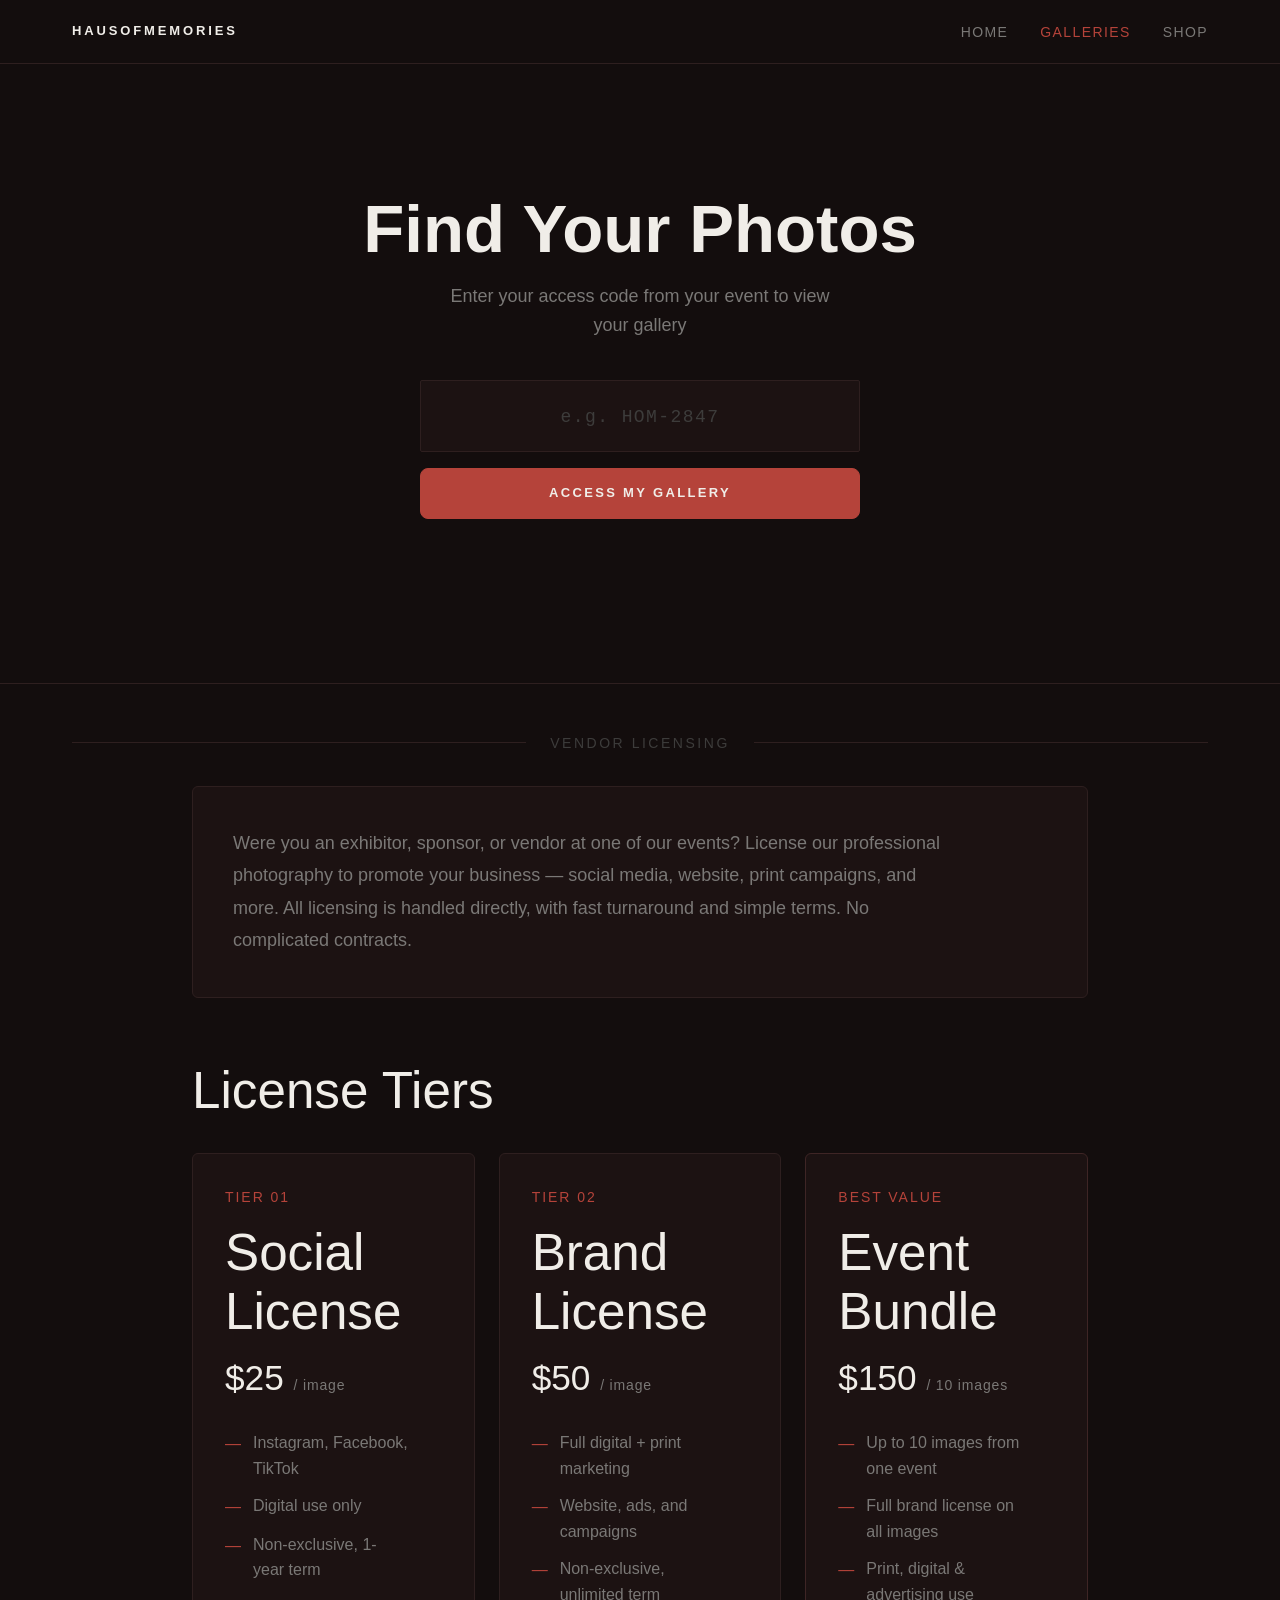
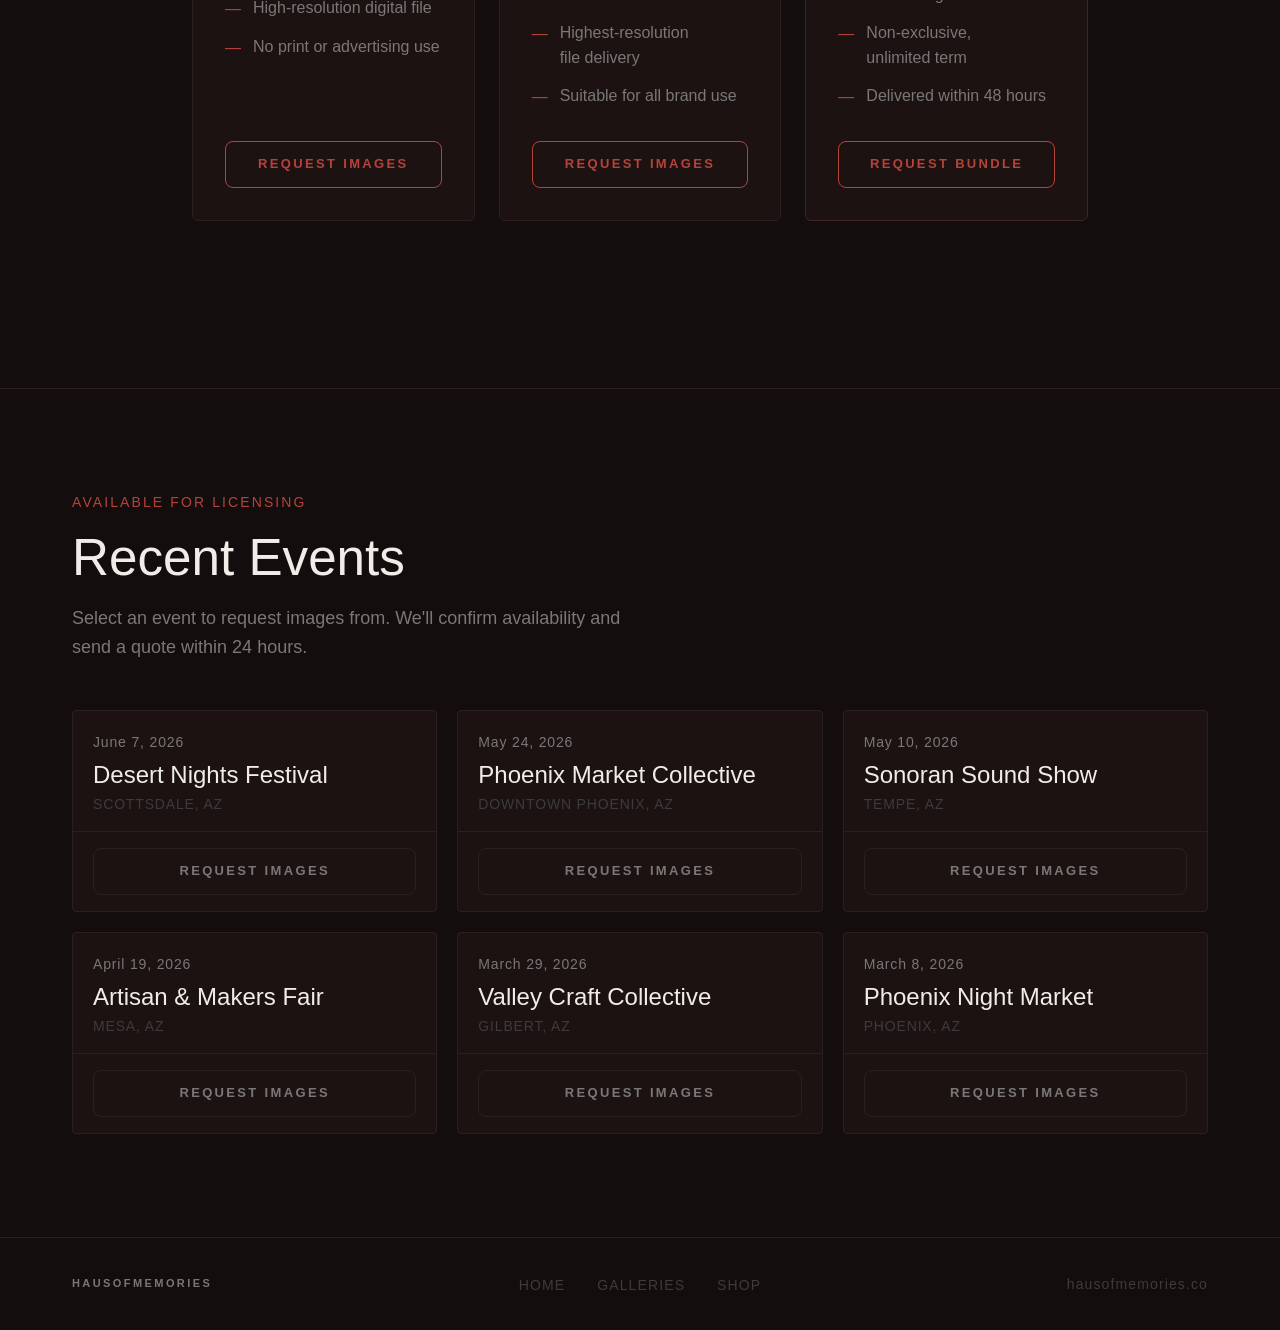
==== galleries.html @ 120c5e42 "Initial commit — Haus of Memories website" ====
<!DOCTYPE html>
<html lang="en">
<head>
  <meta charset="UTF-8" />
  <meta name="viewport" content="width=device-width, initial-scale=1.0" />
  <title>Galleries — Haus of Memories</title>
  <meta name="description" content="Find your event photos or license professional event photography for your brand." />

  <!-- Fonts: Clash Display (display) + Satoshi (body) from Fontshare -->
  <link href="https://api.fontshare.com/v2/css?f[]=clash-display@400,500,600,700&f[]=satoshi@400,500,700&display=swap" rel="stylesheet" />

  <link rel="stylesheet" href="base.css" />
  <link rel="stylesheet" href="style.css" />

  <style>
    /* ── Customer Gallery Finder ── */
    .gallery-finder {
      padding-block: clamp(var(--space-16), 10vw, var(--space-32));
      border-bottom: 1px solid var(--color-border);
      display: flex;
      align-items: center;
      min-height: 50vh;
    }

    .gallery-finder-inner {
      max-width: var(--content-narrow);
      margin: 0 auto;
      padding: 0 var(--space-8);
      text-align: center;
      width: 100%;
    }

    .finder-heading {
      font-family: var(--font-display);
      font-size: var(--text-3xl);
      font-weight: 600;
      color: var(--color-text);
      margin-bottom: var(--space-4);
      line-height: 1.1;
    }

    .finder-subheading {
      font-family: var(--font-body);
      font-size: var(--text-base);
      color: var(--color-text-muted);
      margin-bottom: var(--space-10);
      line-height: 1.6;
      max-width: 46ch;
      margin-left: auto;
      margin-right: auto;
    }

    .finder-form {
      display: flex;
      flex-direction: column;
      align-items: center;
      gap: var(--space-4);
    }

    .finder-input-wrap {
      width: 100%;
      max-width: 440px;
      position: relative;
    }

    .finder-input {
      width: 100%;
      padding: var(--space-4) var(--space-6);
      background: var(--color-surface);
      border: 1px solid var(--color-border);
      border-radius: var(--radius-sm);
      color: var(--color-text);
      font-family: var(--font-mono);
      font-size: var(--text-lg);
      letter-spacing: 0.1em;
      text-align: center;
      transition: border-color var(--transition);
    }

    .finder-input::placeholder {
      color: var(--color-text-faint);
      font-size: var(--text-base);
      letter-spacing: 0.08em;
    }

    .finder-input:focus {
      outline: none;
      border-color: var(--color-accent);
    }

    .finder-btn {
      padding: 14px var(--space-10);
      font-family: var(--font-display);
      font-size: 13px;
      font-weight: 600;
      letter-spacing: 0.18em;
      text-transform: uppercase;
      background: var(--color-accent);
      border: 1px solid var(--color-accent);
      color: var(--color-text);
      border-radius: 8px;
      cursor: pointer;
      transition: background var(--transition), border-color var(--transition);
      width: 100%;
      max-width: 440px;
      box-sizing: border-box;
      animation: glitch-btn 5.4s steps(1) infinite 2.8s;
    }

    .finder-btn:hover {
      background: var(--color-accent-hover);
      border-color: var(--color-accent-hover);
    }

    .finder-error {
      font-family: var(--font-body);
      font-size: var(--text-sm);
      color: var(--color-accent);
      opacity: 0;
      height: 20px;
      transition: opacity var(--transition);
    }

    .finder-error.show {
      opacity: 1;
    }

    /* ── Vendor Section Divider ── */
    .vendor-section-label {
      display: flex;
      align-items: center;
      gap: var(--space-6);
      padding: var(--space-12) var(--space-8) var(--space-8);
      max-width: var(--content-wide);
      margin: 0 auto;
    }

    .vendor-section-label::before,
    .vendor-section-label::after {
      content: '';
      flex: 1;
      height: 1px;
      background: var(--color-border);
    }

    .vendor-section-label-text {
      font-family: var(--font-body);
      font-size: var(--text-xs);
      font-weight: 500;
      letter-spacing: 0.18em;
      text-transform: uppercase;
      color: var(--color-text-faint);
      white-space: nowrap;
    }

    /* ── License Tier Cards ── */
    .license-grid {
      display: grid;
      grid-template-columns: repeat(3, 1fr);
      gap: var(--space-6);
      margin-bottom: var(--space-16);
    }

    @media (max-width: 900px) {
      .license-grid {
        grid-template-columns: 1fr;
      }
    }

    .license-card {
      background: var(--color-surface);
      border: 1px solid var(--color-border);
      border-radius: var(--radius-lg);
      padding: var(--space-8);
      position: relative;
      transition: border-color var(--transition);
      display: flex;
      flex-direction: column;
    }

    .license-card:hover {
      border-color: #3e2525;
    }

    .license-card--premium {
      border-color: #3e2525;
    }

    .license-tier-label {
      font-family: var(--font-body);
      font-size: var(--text-xs);
      font-weight: 500;
      letter-spacing: 0.14em;
      text-transform: uppercase;
      color: var(--color-accent);
      margin-bottom: var(--space-4);
    }

    .license-tier-name {
      font-family: var(--font-display);
      font-size: var(--text-2xl);
      font-weight: 500;
      color: var(--color-text);
      margin-bottom: var(--space-2);
    }

    .license-price {
      font-family: var(--font-display);
      font-size: var(--text-xl);
      color: var(--color-text);
      margin-bottom: var(--space-6);
    }

    .license-price span {
      font-family: var(--font-body);
      font-size: var(--text-xs);
      color: var(--color-text-muted);
      font-weight: 400;
      letter-spacing: 0.06em;
    }

    .license-features {
      list-style: none;
      display: flex;
      flex-direction: column;
      gap: var(--space-3);
      margin-bottom: var(--space-8);
      flex: 1;
    }

    .license-features li {
      font-family: var(--font-body);
      font-size: var(--text-sm);
      color: var(--color-text-muted);
      display: flex;
      align-items: flex-start;
      gap: var(--space-3);
    }

    .license-features li::before {
      content: '—';
      color: var(--color-accent);
      flex-shrink: 0;
      margin-top: 1px;
    }

    /* ── Intro Block ── */
    .intro-block {
      background: var(--color-surface);
      border: 1px solid var(--color-border);
      border-radius: var(--radius-lg);
      padding: var(--space-10);
      margin-bottom: var(--space-16);
    }

    .intro-block p {
      font-family: var(--font-body);
      font-size: var(--text-base);
      color: var(--color-text-muted);
      line-height: 1.8;
      max-width: 72ch;
    }

    /* ── Browse Events ── */
    .vendor-event-grid {
      display: grid;
      grid-template-columns: repeat(3, 1fr);
      gap: var(--space-5);
    }

    .vendor-event-card {
      background: var(--color-surface);
      border: 1px solid var(--color-border);
      border-radius: var(--radius-md);
      overflow: hidden;
      transition: border-color var(--transition);
    }

    .vendor-event-card:hover {
      border-color: #3e2525;
    }

    .vendor-event-header {
      padding: var(--space-5) var(--space-5) var(--space-4);
      border-bottom: 1px solid var(--color-border);
    }

    .vendor-event-date {
      font-family: var(--font-body);
      font-size: var(--text-xs);
      color: var(--color-text-muted);
      letter-spacing: 0.06em;
      margin-bottom: var(--space-2);
    }

    .vendor-event-name {
      font-family: var(--font-display);
      font-size: var(--text-lg);
      font-weight: 500;
      color: var(--color-text);
      margin-bottom: var(--space-1);
    }

    .vendor-event-location {
      font-family: var(--font-body);
      font-size: var(--text-xs);
      color: var(--color-text-faint);
      letter-spacing: 0.06em;
      text-transform: uppercase;
    }

    .vendor-event-footer {
      padding: var(--space-4) var(--space-5);
    }

    .vendor-event-footer .btn {
      width: 100%;
      justify-content: center;
    }

    /* ── Modal form ── */
    .modal-success {
      display: none;
      text-align: center;
      padding: var(--space-8) 0 var(--space-4);
    }

    .modal-success.show {
      display: block;
    }

    .modal-success-icon {
      width: 48px;
      height: 48px;
      border: 1px solid var(--color-accent);
      border-radius: 50%;
      display: flex;
      align-items: center;
      justify-content: center;
      margin: 0 auto var(--space-4);
      color: var(--color-accent);
      font-size: 20px;
    }

    .modal-success-title {
      font-family: var(--font-display);
      font-size: var(--text-xl);
      color: var(--color-text);
      margin-bottom: var(--space-3);
    }

    .modal-success-text {
      font-family: var(--font-body);
      font-size: var(--text-sm);
      color: var(--color-text-muted);
      max-width: 38ch;
      margin: 0 auto;
    }

    @media (max-width: 768px) {
      .license-grid {
        grid-template-columns: 1fr;
      }

      .vendor-event-grid {
        grid-template-columns: 1fr;
      }
    }
  </style>
</head>
<body class="page-body">

  <!-- Navigation -->
  <nav class="site-nav" aria-label="Main navigation">
    <div class="nav-inner">
      <a href="index.html" class="nav-wordmark">Hausofmemories</a>
      <ul class="nav-links" role="list">
        <li><a href="index.html">Home</a></li>
        <li><a href="galleries.html" class="active">Galleries</a></li>
        <li><a href="shop.html">Shop</a></li>
      </ul>
      <button class="nav-hamburger" aria-label="Open menu" aria-expanded="false" id="hamburger">
        <span></span>
        <span></span>
        <span></span>
      </button>
    </div>
  </nav>

  <!-- Mobile overlay -->
  <div class="nav-overlay" id="navOverlay" aria-hidden="true">
    <a href="index.html">Home</a>
    <a href="galleries.html">Galleries</a>
    <a href="shop.html">Shop</a>
  </div>

  <!-- ── CUSTOMER GALLERY FINDER (top half) ── -->
  <section class="gallery-finder" aria-labelledby="finder-heading">
    <div class="gallery-finder-inner">
      <h1 class="finder-heading" id="finder-heading">Find Your Photos</h1>
      <p class="finder-subheading">Enter your access code from your event to view your gallery</p>
      <form class="finder-form" id="finderForm" onsubmit="handleFinder(event)" novalidate>
        <div class="finder-input-wrap">
          <input
            class="finder-input"
            type="text"
            id="accessCodeInput"
            placeholder="e.g. HOM-2847"
            autocomplete="off"
            spellcheck="false"
            aria-label="Access code"
          />
        </div>
        <button type="submit" class="finder-btn">Access My Gallery</button>
        <p class="finder-error" id="finderError" role="alert">Gallery not found. Please check your access code.</p>
      </form>
    </div>
  </section>

  <!-- ── VENDOR LICENSING SECTION (below) ── -->
  <div class="vendor-section-label" aria-hidden="true">
    <span class="vendor-section-label-text">Vendor Licensing</span>
  </div>

  <!-- Intro Copy -->
  <section class="section" aria-label="About vendor licensing" style="padding-top: 0;">
    <div class="section-inner--narrow">
      <div class="intro-block reveal">
        <p>Were you an exhibitor, sponsor, or vendor at one of our events? License our professional photography to promote your business — social media, website, print campaigns, and more. All licensing is handled directly, with fast turnaround and simple terms. No complicated contracts.</p>
      </div>

      <!-- License Tiers -->
      <h2 class="section-title reveal" style="margin-bottom: var(--space-8);">License Tiers</h2>
      <div class="license-grid" style="grid-template-columns: repeat(3, 1fr);">

        <div class="license-card reveal">
          <p class="license-tier-label">Tier 01</p>
          <h3 class="license-tier-name">Social License</h3>
          <p class="license-price">$25 <span>/ image</span></p>
          <ul class="license-features" role="list">
            <li>Instagram, Facebook, TikTok</li>
            <li>Digital use only</li>
            <li>Non-exclusive, 1-year term</li>
            <li>High-resolution digital file</li>
            <li>No print or advertising use</li>
          </ul>
          <button class="btn btn-accent" style="margin-top: auto; width: 100%; animation:glitch-btn 11s steps(1) infinite 9.8s;" onclick="openModal('Social License')">Request Images</button>
        </div>

        <div class="license-card reveal">
          <p class="license-tier-label">Tier 02</p>
          <h3 class="license-tier-name">Brand License</h3>
          <p class="license-price">$50 <span>/ image</span></p>
          <ul class="license-features" role="list">
            <li>Full digital + print marketing</li>
            <li>Website, ads, and campaigns</li>
            <li>Non-exclusive, unlimited term</li>
            <li>Highest-resolution file delivery</li>
            <li>Suitable for all brand use</li>
          </ul>
          <button class="btn btn-accent" style="margin-top: auto; width: 100%; animation:glitch-btn 29s steps(1) infinite 4.4s;" onclick="openModal('Brand License')">Request Images</button>
        </div>

        <div class="license-card license-card--premium reveal">
          <p class="license-tier-label">Best Value</p>
          <h3 class="license-tier-name">Event Bundle</h3>
          <p class="license-price">$150 <span>/ 10 images</span></p>
          <ul class="license-features" role="list">
            <li>Up to 10 images from one event</li>
            <li>Full brand license on all images</li>
            <li>Print, digital &amp; advertising use</li>
            <li>Non-exclusive, unlimited term</li>
            <li>Delivered within 48 hours</li>
          </ul>
          <button class="btn btn-accent" style="margin-top: auto; width: 100%; animation:glitch-btn 17s steps(1) infinite 16.1s;" onclick="openModal('Event Bundle')">Request Bundle</button>
        </div>

      </div>
    </div>
  </section>

  <!-- Browse Events -->
  <section class="section" aria-labelledby="events-browse-heading" style="border-top: 1px solid var(--color-border);">
    <div class="section-inner">
      <p class="section-overline reveal">Available for Licensing</p>
      <h2 class="section-title reveal" id="events-browse-heading">Recent Events</h2>
      <p class="section-subtitle reveal">Select an event to request images from. We'll confirm availability and send a quote within 24 hours.</p>

      <div class="vendor-event-grid">

        <article class="vendor-event-card reveal">
          <div class="vendor-event-header">
            <p class="vendor-event-date">June 7, 2026</p>
            <h3 class="vendor-event-name">Desert Nights Festival</h3>
            <p class="vendor-event-location">Scottsdale, AZ</p>
          </div>
          <div class="vendor-event-footer">
            <button class="btn" style="animation:glitch-btn 34s steps(1) infinite 1.8s;" onclick="openModal('', 'Desert Nights Festival')">Request Images</button>
          </div>
        </article>

        <article class="vendor-event-card reveal">
          <div class="vendor-event-header">
            <p class="vendor-event-date">May 24, 2026</p>
            <h3 class="vendor-event-name">Phoenix Market Collective</h3>
            <p class="vendor-event-location">Downtown Phoenix, AZ</p>
          </div>
          <div class="vendor-event-footer">
            <button class="btn" style="animation:glitch-btn 22s steps(1) infinite 13.5s;" onclick="openModal('', 'Phoenix Market Collective')">Request Images</button>
          </div>
        </article>

        <article class="vendor-event-card reveal">
          <div class="vendor-event-header">
            <p class="vendor-event-date">May 10, 2026</p>
            <h3 class="vendor-event-name">Sonoran Sound Show</h3>
            <p class="vendor-event-location">Tempe, AZ</p>
          </div>
          <div class="vendor-event-footer">
            <button class="btn" style="animation:glitch-btn 14s steps(1) infinite 7.2s;" onclick="openModal('', 'Sonoran Sound Show')">Request Images</button>
          </div>
        </article>

        <article class="vendor-event-card reveal">
          <div class="vendor-event-header">
            <p class="vendor-event-date">April 19, 2026</p>
            <h3 class="vendor-event-name">Artisan &amp; Makers Fair</h3>
            <p class="vendor-event-location">Mesa, AZ</p>
          </div>
          <div class="vendor-event-footer">
            <button class="btn" style="animation:glitch-btn 26s steps(1) infinite 19.6s;" onclick="openModal('', 'Artisan & Makers Fair')">Request Images</button>
          </div>
        </article>

        <article class="vendor-event-card reveal">
          <div class="vendor-event-header">
            <p class="vendor-event-date">March 29, 2026</p>
            <h3 class="vendor-event-name">Valley Craft Collective</h3>
            <p class="vendor-event-location">Gilbert, AZ</p>
          </div>
          <div class="vendor-event-footer">
            <button class="btn" style="animation:glitch-btn 18s steps(1) infinite 6.7s;" onclick="openModal('', 'Valley Craft Collective')">Request Images</button>
          </div>
        </article>

        <article class="vendor-event-card reveal">
          <div class="vendor-event-header">
            <p class="vendor-event-date">March 8, 2026</p>
            <h3 class="vendor-event-name">Phoenix Night Market</h3>
            <p class="vendor-event-location">Phoenix, AZ</p>
          </div>
          <div class="vendor-event-footer">
            <button class="btn" style="animation:glitch-btn 32s steps(1) infinite 12.3s;" onclick="openModal('', 'Phoenix Night Market')">Request Images</button>
          </div>
        </article>

      </div>
    </div>
  </section>

  <!-- Footer -->
  <footer class="site-footer">
    <div class="footer-inner">
      <a href="index.html" class="footer-wordmark">Hausofmemories</a>
      <nav aria-label="Footer navigation">
        <ul class="footer-nav" role="list">
          <li><a href="index.html">Home</a></li>
          <li><a href="galleries.html">Galleries</a></li>
          <li><a href="shop.html">Shop</a></li>
        </ul>
      </nav>
      <span class="footer-domain">hausofmemories.co</span>
    </div>
  </footer>

  <!-- Inquiry Modal -->
  <div class="modal-overlay" id="inquiryModal" role="dialog" aria-modal="true" aria-labelledby="modal-title">
    <div class="modal">
      <div class="modal-header">
        <h2 class="modal-title" id="modal-title">Image Request</h2>
        <button class="modal-close" onclick="closeModal()" aria-label="Close">&times;</button>
      </div>
      <div class="modal-body">
        <div id="modalForm">
          <form id="inquiryForm" onsubmit="handleSubmit(event)">
            <div class="form-group">
              <label class="form-label" for="fname">Name</label>
              <input class="form-input" type="text" id="fname" name="name" required placeholder="Your full name" />
            </div>
            <div class="form-group">
              <label class="form-label" for="fbusiness">Business Name</label>
              <input class="form-input" type="text" id="fbusiness" name="business" required placeholder="Your business or brand" />
            </div>
            <div class="form-group">
              <label class="form-label" for="femail">Email</label>
              <input class="form-input" type="email" id="femail" name="email" required placeholder="business@example.com" />
            </div>
            <div class="form-group">
              <label class="form-label" for="fevent">Event Name</label>
              <input class="form-input" type="text" id="fevent" name="event" required placeholder="Which event?" />
            </div>
            <div class="form-group">
              <label class="form-label" for="fuse">Intended Use</label>
              <input class="form-input" type="text" id="fuse" name="use" placeholder="e.g. Website, social media, print ad" />
            </div>
            <div class="form-group">
              <label class="form-label" for="fnotes">Notes</label>
              <textarea class="form-textarea" id="fnotes" name="notes" placeholder="Any additional details, specific shots you remember, number of images needed..."></textarea>
            </div>
            <button type="submit" class="btn btn-filled" style="width: 100%; justify-content: center;">Submit Inquiry</button>
          </form>
        </div>
        <div class="modal-success" id="modalSuccess">
          <div class="modal-success-icon">✓</div>
          <h3 class="modal-success-title">Inquiry Received</h3>
          <p class="modal-success-text">We'll be in touch within 24 hours with pricing and availability.</p>
        </div>
      </div>
    </div>
  </div>

  <script>
    // Mobile nav
    const hamburger = document.getElementById('hamburger');
    const navOverlay = document.getElementById('navOverlay');

    hamburger.addEventListener('click', () => {
      const isOpen = navOverlay.classList.toggle('open');
      hamburger.classList.toggle('open', isOpen);
      hamburger.setAttribute('aria-expanded', isOpen);
    });

    document.addEventListener('keydown', (e) => {
      if (e.key === 'Escape') {
        if (navOverlay.classList.contains('open')) {
          navOverlay.classList.remove('open');
          hamburger.classList.remove('open');
        }
        closeModal();
      }
    });

    // Auto-fill access code from QR scan URL param (?code=HOM-XXXX)
    (function() {
      const params = new URLSearchParams(window.location.search);
      const code = params.get('code');
      if (code) {
        const input = document.getElementById('accessCodeInput');
        input.value = code.toUpperCase();
        // Short delay so page renders first, then auto-submit
        setTimeout(() => {
          const normalized = code.trim().toUpperCase();
          if (normalized === 'HOM-2847' || normalized === 'HOM2847') {
            window.location.href = 'gallery-demo.html';
          }
          // For real sessions: submit the form (future backend lookup)
          // For now just pre-fills so customer sees their code ready
        }, 300);
      }
    })();

    // Gallery Finder — demo: HOM-2847 redirects to gallery-demo.html, anything else shows error
    function handleFinder(e) {
      e.preventDefault();
      const code = document.getElementById('accessCodeInput').value.trim().toUpperCase();
      const errorEl = document.getElementById('finderError');

      // Demo: treat HOM-2847 as valid
      if (code === 'HOM-2847' || code === 'HOM2847') {
        window.location.href = 'gallery-demo.html';
        return;
      }

      // Show error for anything else
      errorEl.classList.add('show');
      setTimeout(() => errorEl.classList.remove('show'), 4000);
    }

    // Also allow pressing Enter to clear the error when typing again
    document.getElementById('accessCodeInput').addEventListener('input', () => {
      document.getElementById('finderError').classList.remove('show');
    });

    // Vendor inquiry modal
    function openModal(licenseType = '', eventName = '') {
      const modal = document.getElementById('inquiryModal');
      const eventInput = document.getElementById('fevent');
      if (eventName) eventInput.value = eventName;
      document.getElementById('modalForm').style.display = '';
      document.getElementById('modalSuccess').classList.remove('show');
      modal.classList.add('open');
      document.getElementById('fname').focus();
    }

    function closeModal() {
      document.getElementById('inquiryModal').classList.remove('open');
    }

    document.getElementById('inquiryModal').addEventListener('click', (e) => {
      if (e.target === e.currentTarget) closeModal();
    });

    function handleSubmit(e) {
      e.preventDefault();
      document.getElementById('modalForm').style.display = 'none';
      document.getElementById('modalSuccess').classList.add('show');
    }

    // Scroll reveal
    const observer = new IntersectionObserver((entries) => {
      entries.forEach(entry => {
        if (entry.isIntersecting) {
          entry.target.classList.add('visible');
          observer.unobserve(entry.target);
        }
      });
    }, { threshold: 0.1 });

    document.querySelectorAll('.reveal').forEach(el => observer.observe(el));
  </script>
</body>
</html>
---- base.css ----
/* base.css — Haus of Memories */
*,
*::before,
*::after {
  box-sizing: border-box;
  margin: 0;
  padding: 0;
}

html {
  -moz-text-size-adjust: none;
  -webkit-text-size-adjust: none;
  text-size-adjust: none;
  -webkit-font-smoothing: antialiased;
  -moz-osx-font-smoothing: grayscale;
  text-rendering: optimizeLegibility;
  scroll-behavior: smooth;
  hanging-punctuation: first last;
  scroll-padding-top: 4rem;
}

body {
  min-height: 100dvh;
  line-height: 1.6;
  font-family: var(--font-body, sans-serif);
  font-size: var(--text-base);
  color: var(--color-text);
  background-color: var(--color-bg);
}

img,
picture,
video,
canvas,
svg {
  display: block;
  max-width: 100%;
  height: auto;
}

ul[role='list'],
ol[role='list'] {
  list-style: none;
}

input,
button,
textarea,
select {
  font: inherit;
  color: inherit;
}

h1,
h2,
h3,
h4,
h5,
h6 {
  text-wrap: balance;
  line-height: 1.15;
}

p,
li,
figcaption {
  text-wrap: pretty;
  max-width: 72ch;
}

::selection {
  background: rgba(181, 67, 58, 0.2);
  color: var(--color-text);
}

:focus-visible {
  outline: 2px solid var(--color-accent);
  outline-offset: 3px;
  border-radius: 2px;
}

@media (prefers-reduced-motion: reduce) {
  *,
  *::before,
  *::after {
    animation-duration: 0.01ms !important;
    animation-iteration-count: 1 !important;
    transition-duration: 0.01ms !important;
    scroll-behavior: auto !important;
  }
}

button {
  cursor: pointer;
  background: none;
  border: none;
}

table {
  border-collapse: collapse;
  width: 100%;
}

a,
button,
[role='button'],
[role='link'],
input,
textarea,
select {
  transition:
    color 180ms cubic-bezier(0.16, 1, 0.3, 1),
    background 180ms cubic-bezier(0.16, 1, 0.3, 1),
    border-color 180ms cubic-bezier(0.16, 1, 0.3, 1),
    box-shadow 180ms cubic-bezier(0.16, 1, 0.3, 1),
    opacity 180ms cubic-bezier(0.16, 1, 0.3, 1);
}

.sr-only {
  position: absolute;
  width: 1px;
  height: 1px;
  padding: 0;
  margin: -1px;
  overflow: hidden;
  clip: rect(0, 0, 0, 0);
  white-space: nowrap;
  border-width: 0;
}
---- style.css ----
/* style.css — Haus of Memories Design System */

/* ── Design Tokens ── */
:root {
  /* Palette — dark charcoal with warm red undertone */
  --color-bg: #130d0d;
  --color-surface: #1c1212;
  --color-surface-2: #231717;
  --color-surface-3: #2a1c1c;
  --color-border: #2e1f1f;
  --color-text: #f0ede8;
  --color-text-muted: #7a7876;
  --color-text-faint: #3d3c3b;
  --color-accent: #b5433a;
  --color-accent-hover: #9e3830;

  /* Type Scale */
  --text-xs: clamp(0.75rem, 0.7rem + 0.25vw, 0.875rem);
  --text-sm: clamp(0.875rem, 0.8rem + 0.35vw, 1rem);
  --text-base: clamp(1rem, 0.95rem + 0.25vw, 1.125rem);
  --text-lg: clamp(1.125rem, 1rem + 0.75vw, 1.5rem);
  --text-xl: clamp(1.5rem, 1.2rem + 1.25vw, 2.25rem);
  --text-2xl: clamp(2rem, 1.2rem + 2.5vw, 3.5rem);
  --text-3xl: clamp(2.5rem, 1rem + 4vw, 5rem);
  --text-hero: clamp(3rem, 0.5rem + 7vw, 8rem);

  /* Spacing */
  --space-1: 0.25rem;
  --space-2: 0.5rem;
  --space-3: 0.75rem;
  --space-4: 1rem;
  --space-5: 1.25rem;
  --space-6: 1.5rem;
  --space-8: 2rem;
  --space-10: 2.5rem;
  --space-12: 3rem;
  --space-16: 4rem;
  --space-20: 5rem;
  --space-24: 6rem;
  --space-32: 8rem;

  /* Content widths */
  --content-narrow: 640px;
  --content-default: 960px;
  --content-wide: 1200px;

  /* Typography */
  --font-display: 'Clash Display', sans-serif;
  --font-body: 'Satoshi', 'Inter', sans-serif;
  --font-mono: 'JetBrains Mono', 'Courier New', monospace;

  /* Radii */
  --radius-sm: 2px;
  --radius-md: 4px;
  --radius-lg: 6px;
  --radius-full: 9999px;

  /* Transitions */
  --transition: 180ms cubic-bezier(0.16, 1, 0.3, 1);
  --transition-slow: 400ms cubic-bezier(0.16, 1, 0.3, 1);
}

/* ── Nav ── */
.site-nav {
  position: fixed;
  top: 0;
  left: 0;
  right: 0;
  z-index: 100;
  background: #130d0d;
  border-bottom: 1px solid var(--color-border);
  height: 64px;
  display: flex;
  align-items: center;
}

.nav-inner {
  width: 100%;
  max-width: var(--content-wide);
  margin: 0 auto;
  padding: 0 var(--space-8);
  display: flex;
  align-items: center;
  justify-content: space-between;
}

/* Wordmark — clean tracked uppercase, Clash Display */
.nav-wordmark {
  font-family: var(--font-display);
  font-size: 13px;
  font-weight: 600;
  letter-spacing: 0.22em;
  text-transform: uppercase;
  color: var(--color-text);
  text-decoration: none;
}

.nav-links {
  display: flex;
  align-items: center;
  gap: var(--space-8);
  list-style: none;
}

.nav-links a {
  font-family: var(--font-body);
  font-size: var(--text-xs);
  font-weight: 500;
  letter-spacing: 0.1em;
  text-transform: uppercase;
  color: var(--color-text-muted);
  text-decoration: none;
}

.nav-links a:hover,
.nav-links a.active {
  color: var(--color-accent);
}

/* Mobile hamburger */
.nav-hamburger {
  display: none;
  flex-direction: column;
  gap: 5px;
  cursor: pointer;
  padding: var(--space-2);
  background: none;
  border: none;
}

.nav-hamburger span {
  display: block;
  width: 22px;
  height: 1px;
  background: var(--color-text);
  transition: transform var(--transition), opacity var(--transition);
}

.nav-hamburger.open span:nth-child(1) {
  transform: translateY(6px) rotate(45deg);
}
.nav-hamburger.open span:nth-child(2) {
  opacity: 0;
}
.nav-hamburger.open span:nth-child(3) {
  transform: translateY(-6px) rotate(-45deg);
}

/* Mobile nav overlay */
.nav-overlay {
  display: none;
  position: fixed;
  inset: 0;
  z-index: 99;
  background: #130d0d;
  flex-direction: column;
  align-items: center;
  justify-content: center;
  gap: var(--space-10);
}

.nav-overlay.open {
  display: flex;
}

.nav-overlay a {
  font-family: var(--font-body);
  font-size: var(--text-xl);
  font-weight: 400;
  letter-spacing: 0.08em;
  text-transform: uppercase;
  color: var(--color-text);
  text-decoration: none;
}

.nav-overlay a:hover {
  color: var(--color-accent);
}

/* ── Page Body Offset ── */
.page-body {
  padding-top: 64px;
}

/* ── Scroll Reveal ── */
.reveal {
  opacity: 0;
  transform: translateY(20px);
  transition: opacity 600ms cubic-bezier(0.16, 1, 0.3, 1),
              transform 600ms cubic-bezier(0.16, 1, 0.3, 1);
}

.reveal.visible {
  opacity: 1;
  transform: translateY(0);
}

/* ── Buttons ── */
.btn {
  display: inline-flex;
  align-items: center;
  justify-content: center;
  gap: var(--space-2);
  padding: var(--space-3) var(--space-6);
  font-family: var(--font-display);
  font-size: 13px;
  font-weight: 600;
  letter-spacing: 0.18em;
  text-transform: uppercase;
  text-decoration: none;
  border: 1px solid var(--color-border);
  color: var(--color-text-muted);
  background: transparent;
  cursor: pointer;
  border-radius: 8px;
}

.btn {
  animation: glitch-btn 22s steps(1) infinite 0s;
}

@keyframes glitch-btn {
  /* Idle 99.5% of the time — single fast burst near the end */
  0%, 94% {
    box-shadow: none;
    filter: blur(0);
    transform: translateX(0);
  }
  94.5% {
    box-shadow: 8px 0 0 rgba(255,80,20,0.85), -8px 0 0 rgba(0,210,255,0.8);
    filter: blur(1.2px);
    transform: translateX(-4px);
  }
  95.5% {
    box-shadow: -6px 0 0 rgba(255,80,20,0.65), 6px 0 0 rgba(0,210,255,0.6);
    filter: blur(0.5px);
    transform: translateX(3px);
  }
  96.5% {
    box-shadow: 5px 0 0 rgba(255,100,30,0.5), -5px 0 0 rgba(0,200,255,0.45);
    filter: blur(0.8px);
    transform: translateX(-1px);
  }
  97% {
    box-shadow: none;
    filter: blur(0);
    transform: translateX(0);
  }
  100% {
    box-shadow: none;
    filter: blur(0);
    transform: translateX(0);
  }
}

.btn:hover {
  border-color: var(--color-accent);
  color: var(--color-accent);
}

.btn-accent {
  border-color: var(--color-accent);
  color: var(--color-accent);
  animation-delay: 6.3s;
}

.btn-accent:hover {
  background: var(--color-accent);
  color: var(--color-text);
}

.btn-filled {
  background: var(--color-accent);
  border-color: var(--color-accent);
  color: var(--color-text);
  animation-delay: 11.7s;
}

.btn-filled:hover {
  background: var(--color-accent-hover);
  border-color: var(--color-accent-hover);
}

/* ── Section Layout ── */
.section {
  padding-block: clamp(var(--space-16), 8vw, var(--space-32));
}

.section-inner {
  max-width: var(--content-wide);
  margin: 0 auto;
  padding: 0 var(--space-8);
}

.section-inner--narrow {
  max-width: var(--content-default);
  margin: 0 auto;
  padding: 0 var(--space-8);
}

/* ── Section Headers ── */
.section-overline {
  font-family: var(--font-body);
  font-size: var(--text-xs);
  font-weight: 500;
  letter-spacing: 0.15em;
  text-transform: uppercase;
  color: var(--color-accent);
  margin-bottom: var(--space-4);
}

.section-title {
  font-family: var(--font-display);
  font-size: var(--text-2xl);
  font-weight: 500;
  color: var(--color-text);
  margin-bottom: var(--space-4);
}

.section-subtitle {
  font-family: var(--font-body);
  font-size: var(--text-base);
  color: var(--color-text-muted);
  max-width: 56ch;
  margin-bottom: var(--space-12);
}

/* ── Cards ── */
.card {
  background: var(--color-surface);
  border: 1px solid var(--color-border);
  border-radius: var(--radius-md);
  overflow: hidden;
  transition: border-color var(--transition);
}

.card:hover {
  border-color: #3e2525;
}

.card-body {
  padding: var(--space-6);
}

/* ── Badges ── */
.badge {
  display: inline-flex;
  align-items: center;
  padding: var(--space-1) var(--space-3);
  font-family: var(--font-body);
  font-size: var(--text-xs);
  font-weight: 500;
  letter-spacing: 0.06em;
  border-radius: var(--radius-full, 9999px);
  border: 1px solid var(--color-border);
  color: var(--color-text-muted);
}

.badge-accent {
  border-color: var(--color-accent);
  color: var(--color-accent);
}

.badge-mono {
  font-family: var(--font-mono);
  font-size: 11px;
  letter-spacing: 0.08em;
  background: var(--color-surface-2);
  color: var(--color-text);
  border-color: var(--color-border);
}

/* ── Photo Placeholder ── */
.photo-placeholder {
  background: var(--color-surface);
  border: 1px solid var(--color-border);
  aspect-ratio: 3 / 2;
  display: flex;
  align-items: center;
  justify-content: center;
}

.photo-placeholder-inner {
  display: flex;
  flex-direction: column;
  align-items: center;
  gap: var(--space-2);
  color: var(--color-text-faint);
}

/* ── Divider ── */
.divider {
  border: none;
  border-top: 1px solid var(--color-border);
  margin: 0;
}

/* ── Modals ── */
.modal-overlay {
  display: none;
  position: fixed;
  inset: 0;
  z-index: 200;
  background: rgba(0, 0, 0, 0.85);
  align-items: center;
  justify-content: center;
  padding: var(--space-6);
}

.modal-overlay.open {
  display: flex;
}

.modal {
  background: var(--color-surface);
  border: 1px solid var(--color-border);
  border-radius: var(--radius-lg);
  width: 100%;
  max-width: 520px;
  max-height: 90vh;
  overflow-y: auto;
}

.modal-header {
  padding: var(--space-6) var(--space-6) 0;
  display: flex;
  align-items: flex-start;
  justify-content: space-between;
  gap: var(--space-4);
}

.modal-title {
  font-family: var(--font-display);
  font-size: var(--text-xl);
  font-weight: 500;
  color: var(--color-text);
}

.modal-close {
  flex-shrink: 0;
  width: 32px;
  height: 32px;
  display: flex;
  align-items: center;
  justify-content: center;
  border: 1px solid var(--color-border);
  border-radius: var(--radius-sm);
  color: var(--color-text-muted);
  font-size: 18px;
  line-height: 1;
}

.modal-close:hover {
  border-color: var(--color-accent);
  color: var(--color-accent);
}

.modal-body {
  padding: var(--space-6);
}

/* ── Form Elements ── */
.form-group {
  display: flex;
  flex-direction: column;
  gap: var(--space-2);
  margin-bottom: var(--space-5);
}

.form-label {
  font-family: var(--font-body);
  font-size: var(--text-xs);
  font-weight: 500;
  letter-spacing: 0.08em;
  text-transform: uppercase;
  color: var(--color-text-muted);
}

.form-input,
.form-textarea,
.form-select {
  width: 100%;
  padding: 14px;
  background: var(--color-surface-2);
  border: 1px solid var(--color-border);
  border-radius: 8px;
  color: var(--color-text);
  font-family: var(--font-display);
  font-size: 13px;
  font-weight: 600;
  letter-spacing: 0.18em;
  text-transform: uppercase;
  box-sizing: border-box;
  animation: glitch-input 7.1s steps(1) infinite 2.6s;
}

.form-input::placeholder,
.form-textarea::placeholder {
  color: var(--color-text-muted);
  font-weight: 500;
}

.form-textarea {
  font-family: var(--font-body);
  font-size: var(--text-sm);
  letter-spacing: 0.04em;
  text-transform: none;
  font-weight: 400;
}

@keyframes glitch-input {
  0%, 100% {
    box-shadow: 2px 0 5px rgba(255,160,60,0.12), -2px 0 5px rgba(60,160,255,0.1);
    filter: blur(0);
  }
  55% {
    box-shadow: 2px 0 5px rgba(255,160,60,0.12), -2px 0 5px rgba(60,160,255,0.1);
    filter: blur(0);
  }
  57% {
    box-shadow: 4px 0 0 rgba(255,100,30,0.4), -4px 0 0 rgba(0,200,255,0.35);
    filter: blur(0.5px);
  }
  59% {
    box-shadow: 2px 0 5px rgba(255,160,60,0.12), -2px 0 5px rgba(60,160,255,0.1);
    filter: blur(0);
  }
  85% {
    box-shadow: 2px 0 5px rgba(255,160,60,0.12), -2px 0 5px rgba(60,160,255,0.1);
    filter: blur(0);
  }
  87% {
    box-shadow: 6px 0 0 rgba(255,80,20,0.55), -6px 0 0 rgba(0,210,255,0.5);
    filter: blur(0.8px);
  }
  89% {
    box-shadow: 2px 0 5px rgba(255,160,60,0.12), -2px 0 5px rgba(60,160,255,0.1);
    filter: blur(0);
  }
}

.form-input:focus,
.form-textarea:focus,
.form-select:focus {
  outline: none;
  border-color: var(--color-accent);
}

.form-textarea {
  min-height: 100px;
  resize: vertical;
}

/* ── Footer ── */
.site-footer {
  border-top: 1px solid var(--color-border);
  padding: var(--space-8) 0;
}

.footer-inner {
  max-width: var(--content-wide);
  margin: 0 auto;
  padding: 0 var(--space-8);
  display: grid;
  grid-template-columns: 1fr auto 1fr;
  align-items: center;
  gap: var(--space-8);
}

.footer-wordmark {
  font-family: var(--font-display);
  font-size: 11px;
  font-weight: 600;
  letter-spacing: 0.22em;
  text-transform: uppercase;
  color: var(--color-text-muted);
  text-decoration: none;
}

.footer-nav {
  display: flex;
  gap: var(--space-8);
  list-style: none;
}

.footer-nav a {
  font-family: var(--font-body);
  font-size: var(--text-xs);
  letter-spacing: 0.08em;
  text-transform: uppercase;
  color: var(--color-text-faint);
  text-decoration: none;
}

.footer-nav a:hover {
  color: var(--color-text-muted);
}

.footer-domain {
  font-family: var(--font-body);
  font-size: var(--text-xs);
  letter-spacing: 0.08em;
  color: var(--color-text-faint);
  text-align: right;
}

/* ── Grid Utilities ── */
.grid-3 {
  display: grid;
  grid-template-columns: repeat(3, 1fr);
  gap: var(--space-6);
}

.grid-2 {
  display: grid;
  grid-template-columns: repeat(2, 1fr);
  gap: var(--space-6);
}

/* ── Page Header ── */
.page-header {
  padding: var(--space-16) 0 var(--space-12);
  border-bottom: 1px solid var(--color-border);
}

.page-header-inner {
  max-width: var(--content-wide);
  margin: 0 auto;
  padding: 0 var(--space-8);
}

.page-title {
  font-family: var(--font-display);
  font-size: var(--text-3xl);
  font-weight: 500;
  color: var(--color-text);
  margin-bottom: var(--space-4);
}

.page-subtitle {
  font-family: var(--font-body);
  font-size: var(--text-lg);
  color: var(--color-text-muted);
  max-width: 60ch;
}

/* ── Responsive ── */
@media (max-width: 768px) {
  .nav-links { display: none; }
  .nav-hamburger { display: flex; }

  .grid-3 {
    grid-template-columns: 1fr;
  }

  .grid-2 {
    grid-template-columns: 1fr;
  }

  .footer-inner {
    grid-template-columns: 1fr;
    text-align: center;
  }

  .footer-domain {
    text-align: center;
  }

  .footer-nav {
    justify-content: center;
  }
}

@media (max-width: 480px) {
  .section-inner,
  .section-inner--narrow,
  .nav-inner,
  .footer-inner,
  .page-header-inner {
    padding-left: var(--space-5);
    padding-right: var(--space-5);
  }
}
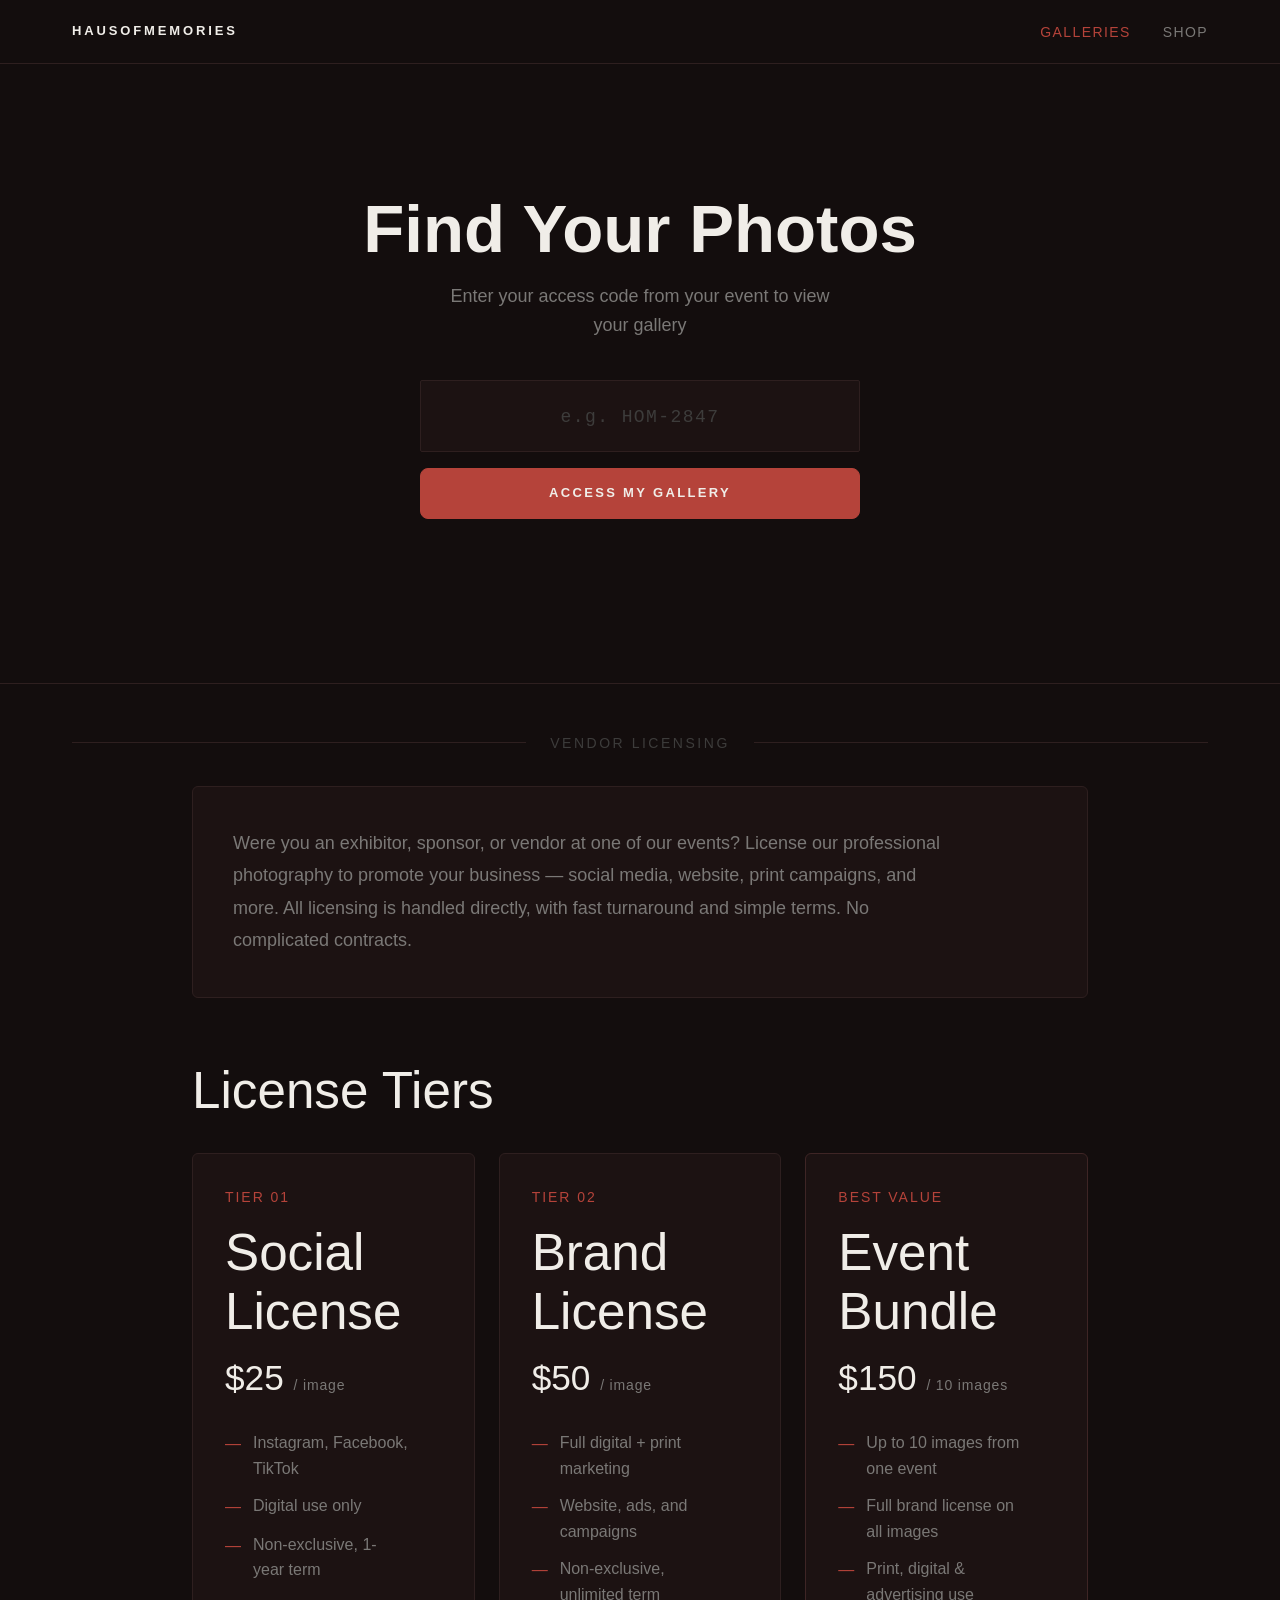
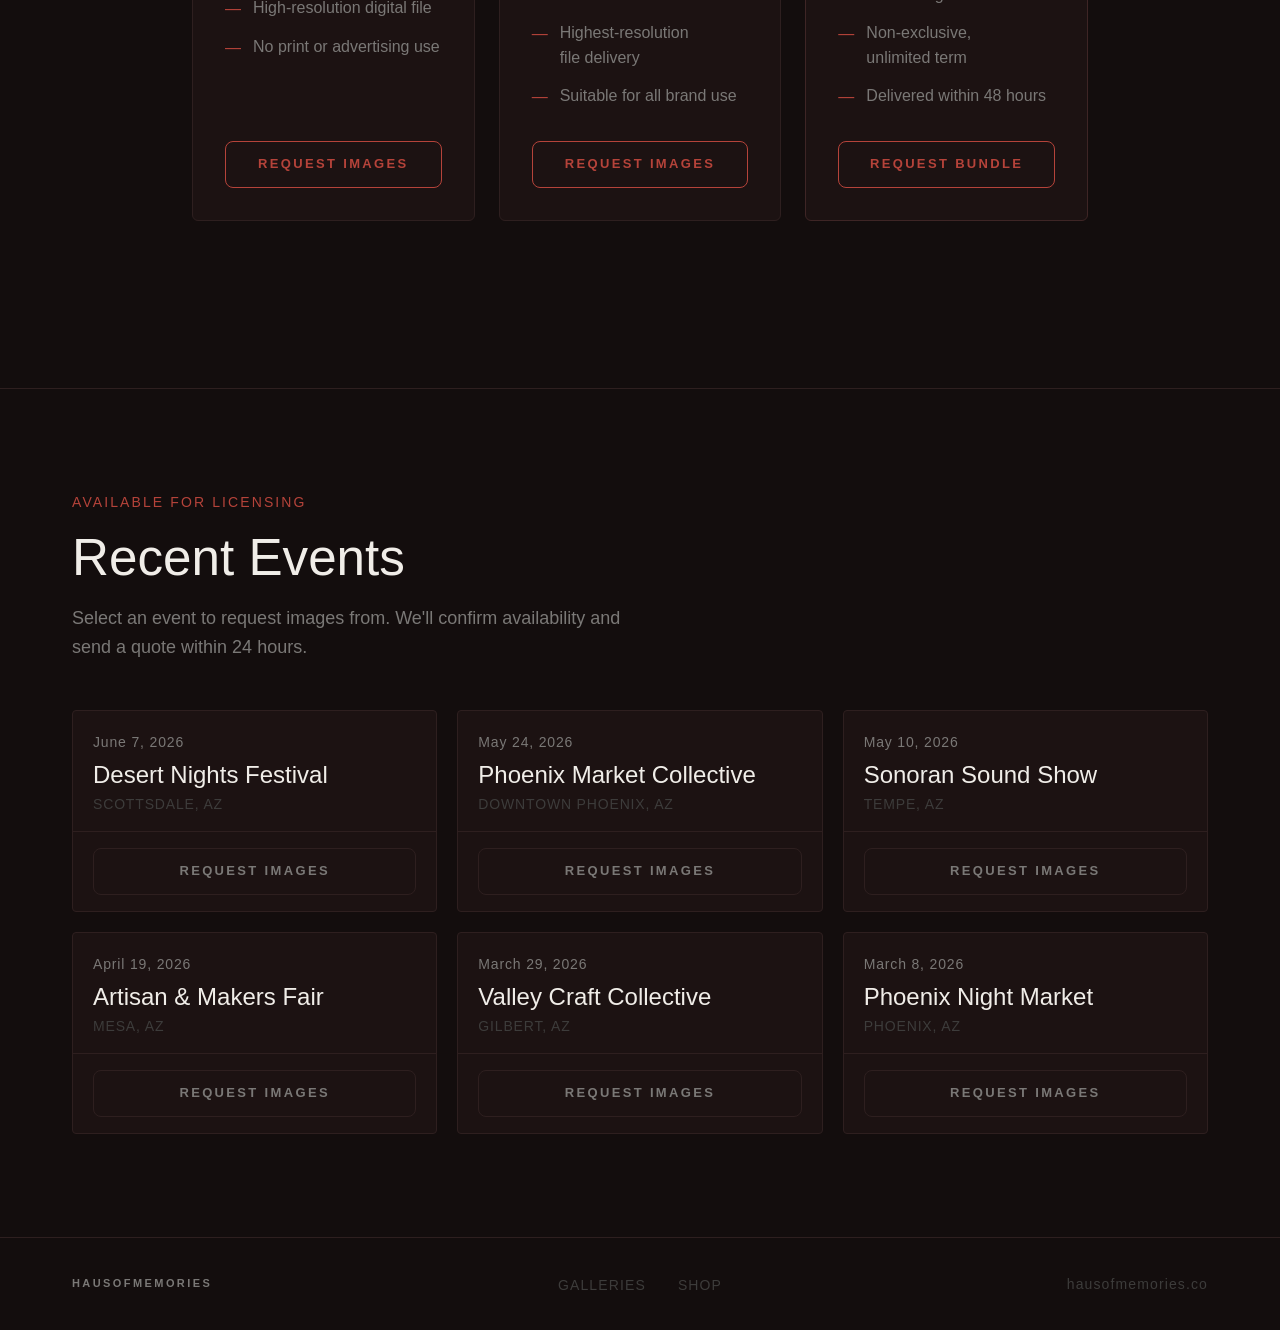
==== commit 23a710f5: "Remove Home nav link from all pages" ====
--- a/galleries.html
+++ b/galleries.html
@@ -375,7 +375,7 @@
     <div class="nav-inner">
       <a href="index.html" class="nav-wordmark">Hausofmemories</a>
       <ul class="nav-links" role="list">
-        <li><a href="index.html">Home</a></li>
+        
         <li><a href="galleries.html" class="active">Galleries</a></li>
         <li><a href="shop.html">Shop</a></li>
       </ul>
@@ -564,7 +564,7 @@
       <a href="index.html" class="footer-wordmark">Hausofmemories</a>
       <nav aria-label="Footer navigation">
         <ul class="footer-nav" role="list">
-          <li><a href="index.html">Home</a></li>
+          
           <li><a href="galleries.html">Galleries</a></li>
           <li><a href="shop.html">Shop</a></li>
         </ul>
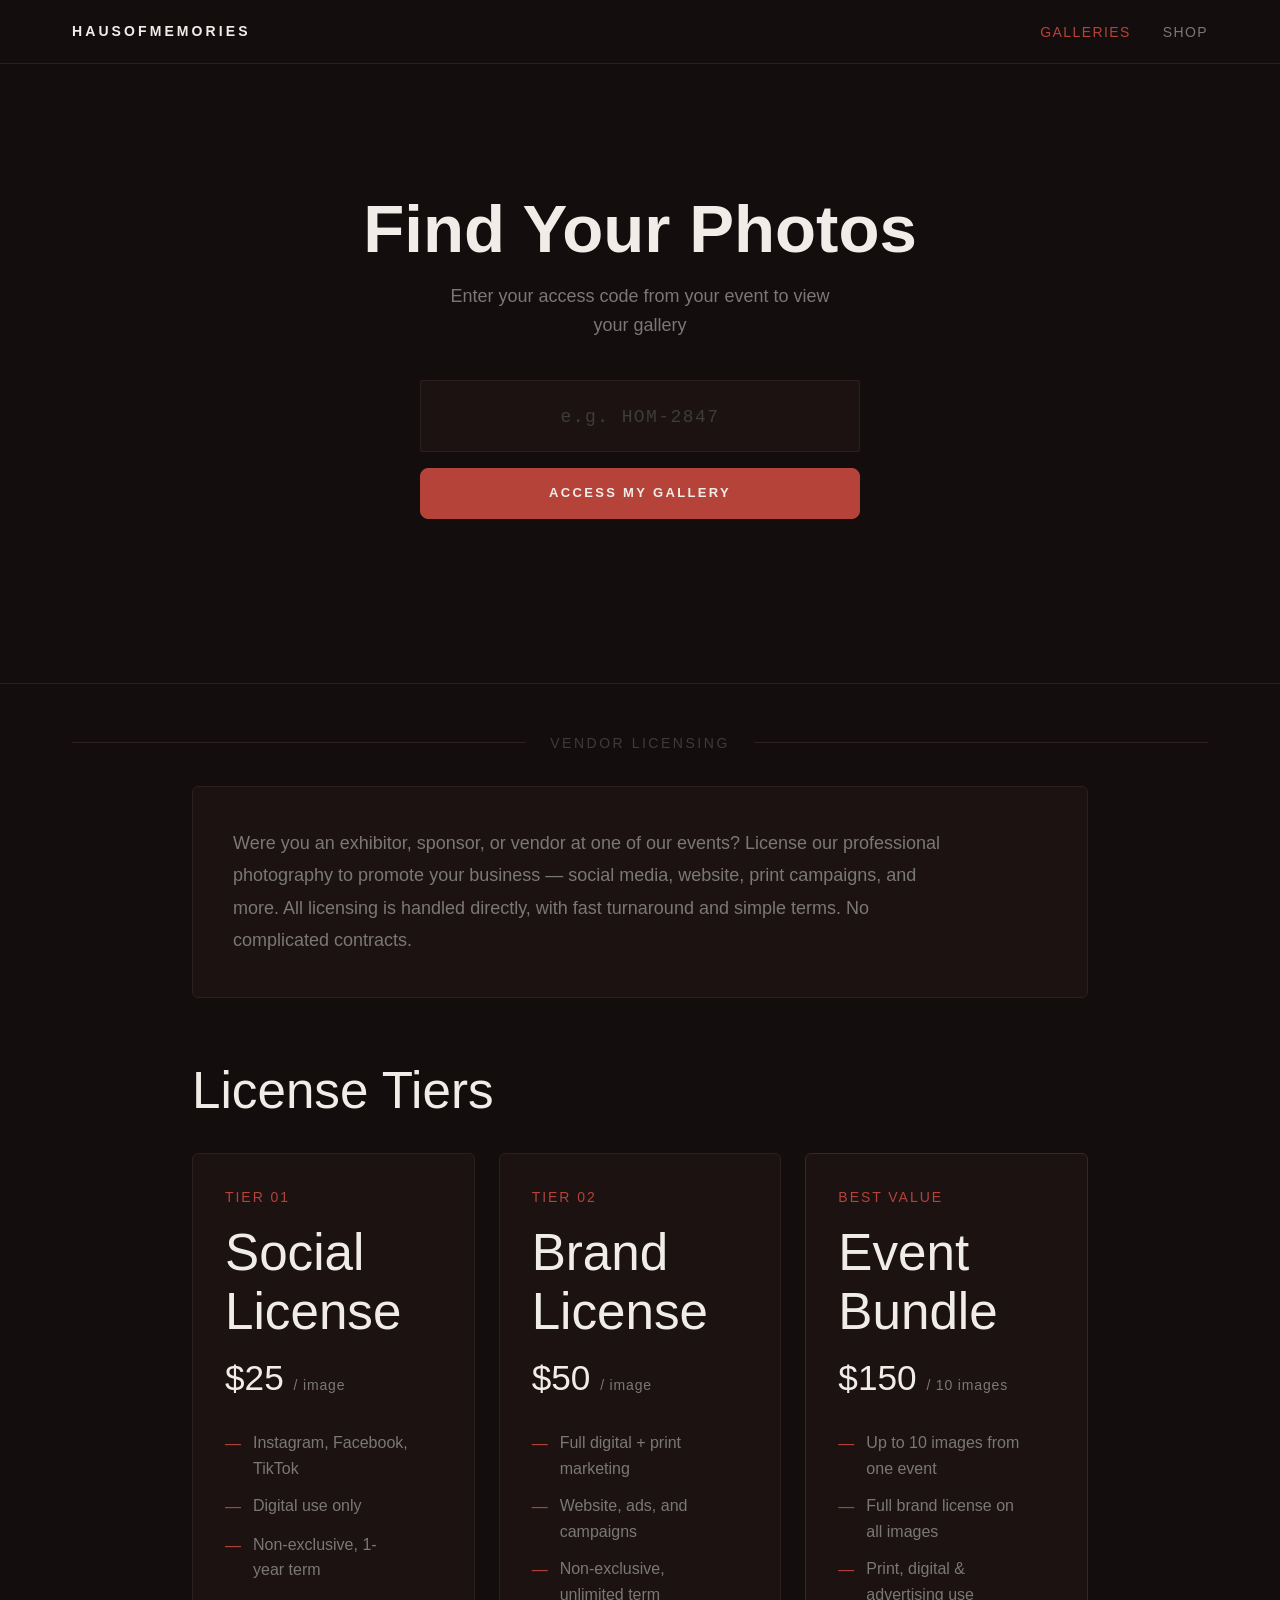
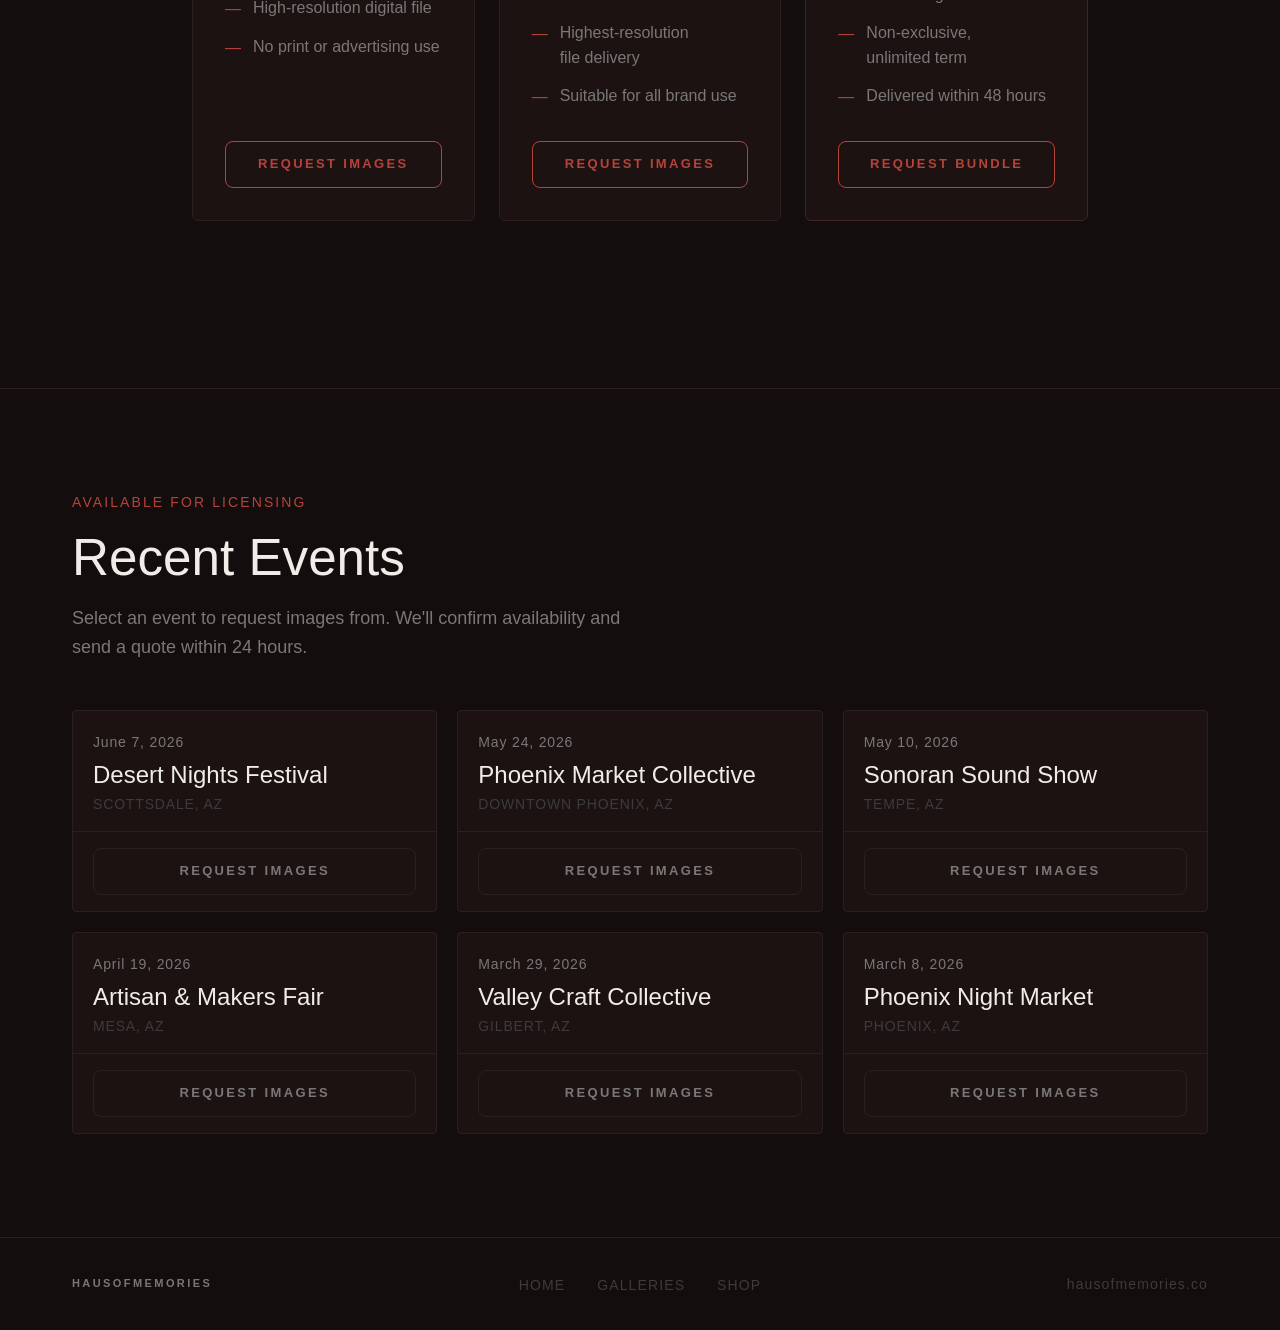
==== commit 8c65d403: "Initial commit — Haus of Memories" ====
--- a/galleries.html
+++ b/galleries.html
@@ -5,15 +5,10 @@
   <meta name="viewport" content="width=device-width, initial-scale=1.0" />
   <title>Galleries — Haus of Memories</title>
   <meta name="description" content="Find your event photos or license professional event photography for your brand." />
-
-  <!-- Fonts: Clash Display (display) + Satoshi (body) from Fontshare -->
   <link href="https://api.fontshare.com/v2/css?f[]=clash-display@400,500,600,700&f[]=satoshi@400,500,700&display=swap" rel="stylesheet" />
-
   <link rel="stylesheet" href="base.css" />
   <link rel="stylesheet" href="style.css" />
-
   <style>
-    /* ── Customer Gallery Finder ── */
     .gallery-finder {
       padding-block: clamp(var(--space-16), 10vw, var(--space-32));
       border-bottom: 1px solid var(--color-border);
@@ -21,7 +16,6 @@
       align-items: center;
       min-height: 50vh;
     }
-
     .gallery-finder-inner {
       max-width: var(--content-narrow);
       margin: 0 auto;
@@ -29,7 +23,6 @@
       text-align: center;
       width: 100%;
     }
-
     .finder-heading {
       font-family: var(--font-display);
       font-size: var(--text-3xl);
@@ -38,7 +31,6 @@
       margin-bottom: var(--space-4);
       line-height: 1.1;
     }
-
     .finder-subheading {
       font-family: var(--font-body);
       font-size: var(--text-base);
@@ -49,20 +41,17 @@
       margin-left: auto;
       margin-right: auto;
     }
-
     .finder-form {
       display: flex;
       flex-direction: column;
       align-items: center;
       gap: var(--space-4);
     }
-
     .finder-input-wrap {
       width: 100%;
       max-width: 440px;
       position: relative;
     }
-
     .finder-input {
       width: 100%;
       padding: var(--space-4) var(--space-6);
@@ -76,18 +65,15 @@
       text-align: center;
       transition: border-color var(--transition);
     }
-
     .finder-input::placeholder {
       color: var(--color-text-faint);
       font-size: var(--text-base);
       letter-spacing: 0.08em;
     }
-
     .finder-input:focus {
       outline: none;
       border-color: var(--color-accent);
     }
-
     .finder-btn {
       padding: 14px var(--space-10);
       font-family: var(--font-display);
@@ -106,12 +92,10 @@
       box-sizing: border-box;
       animation: glitch-btn 5.4s steps(1) infinite 2.8s;
     }
-
     .finder-btn:hover {
       background: var(--color-accent-hover);
       border-color: var(--color-accent-hover);
     }
-
     .finder-error {
       font-family: var(--font-body);
       font-size: var(--text-sm);
@@ -120,12 +104,7 @@
       height: 20px;
       transition: opacity var(--transition);
     }
-
-    .finder-error.show {
-      opacity: 1;
-    }
-
-    /* ── Vendor Section Divider ── */
+    .finder-error.show { opacity: 1; }
     .vendor-section-label {
       display: flex;
       align-items: center;
@@ -134,7 +113,6 @@
       max-width: var(--content-wide);
       margin: 0 auto;
     }
-
     .vendor-section-label::before,
     .vendor-section-label::after {
       content: '';
@@ -142,7 +120,6 @@
       height: 1px;
       background: var(--color-border);
     }
-
     .vendor-section-label-text {
       font-family: var(--font-body);
       font-size: var(--text-xs);
@@ -152,21 +129,12 @@
       color: var(--color-text-faint);
       white-space: nowrap;
     }
-
-    /* ── License Tier Cards ── */
     .license-grid {
       display: grid;
       grid-template-columns: repeat(3, 1fr);
       gap: var(--space-6);
       margin-bottom: var(--space-16);
     }
-
-    @media (max-width: 900px) {
-      .license-grid {
-        grid-template-columns: 1fr;
-      }
-    }
-
     .license-card {
       background: var(--color-surface);
       border: 1px solid var(--color-border);
@@ -177,15 +145,8 @@
       display: flex;
       flex-direction: column;
     }
-
-    .license-card:hover {
-      border-color: #3e2525;
-    }
-
-    .license-card--premium {
-      border-color: #3e2525;
-    }
-
+    .license-card:hover { border-color: #3e2525; }
+    .license-card--premium { border-color: #3e2525; }
     .license-tier-label {
       font-family: var(--font-body);
       font-size: var(--text-xs);
@@ -195,7 +156,6 @@
       color: var(--color-accent);
       margin-bottom: var(--space-4);
     }
-
     .license-tier-name {
       font-family: var(--font-display);
       font-size: var(--text-2xl);
@@ -203,14 +163,12 @@
       color: var(--color-text);
       margin-bottom: var(--space-2);
     }
-
     .license-price {
       font-family: var(--font-display);
       font-size: var(--text-xl);
       color: var(--color-text);
       margin-bottom: var(--space-6);
     }
-
     .license-price span {
       font-family: var(--font-body);
       font-size: var(--text-xs);
@@ -218,7 +176,6 @@
       font-weight: 400;
       letter-spacing: 0.06em;
     }
-
     .license-features {
       list-style: none;
       display: flex;
@@ -227,7 +184,6 @@
       margin-bottom: var(--space-8);
       flex: 1;
     }
-
     .license-features li {
       font-family: var(--font-body);
       font-size: var(--text-sm);
@@ -236,15 +192,12 @@
       align-items: flex-start;
       gap: var(--space-3);
     }
-
     .license-features li::before {
       content: '—';
       color: var(--color-accent);
       flex-shrink: 0;
       margin-top: 1px;
     }
-
-    /* ── Intro Block ── */
     .intro-block {
       background: var(--color-surface);
       border: 1px solid var(--color-border);
@@ -252,7 +205,6 @@
       padding: var(--space-10);
       margin-bottom: var(--space-16);
     }
-
     .intro-block p {
       font-family: var(--font-body);
       font-size: var(--text-base);
@@ -260,14 +212,11 @@
       line-height: 1.8;
       max-width: 72ch;
     }
-
-    /* ── Browse Events ── */
     .vendor-event-grid {
       display: grid;
       grid-template-columns: repeat(3, 1fr);
       gap: var(--space-5);
     }
-
     .vendor-event-card {
       background: var(--color-surface);
       border: 1px solid var(--color-border);
@@ -275,16 +224,11 @@
       overflow: hidden;
       transition: border-color var(--transition);
     }
-
-    .vendor-event-card:hover {
-      border-color: #3e2525;
-    }
-
+    .vendor-event-card:hover { border-color: #3e2525; }
     .vendor-event-header {
       padding: var(--space-5) var(--space-5) var(--space-4);
       border-bottom: 1px solid var(--color-border);
     }
-
     .vendor-event-date {
       font-family: var(--font-body);
       font-size: var(--text-xs);
@@ -292,7 +236,6 @@
       letter-spacing: 0.06em;
       margin-bottom: var(--space-2);
     }
-
     .vendor-event-name {
       font-family: var(--font-display);
       font-size: var(--text-lg);
@@ -300,7 +243,6 @@
       color: var(--color-text);
       margin-bottom: var(--space-1);
     }
-
     .vendor-event-location {
       font-family: var(--font-body);
       font-size: var(--text-xs);
@@ -308,47 +250,27 @@
       letter-spacing: 0.06em;
       text-transform: uppercase;
     }
-
     .vendor-event-footer {
       padding: var(--space-4) var(--space-5);
     }
-
-    .vendor-event-footer .btn {
-      width: 100%;
-      justify-content: center;
-    }
-
-    /* ── Modal form ── */
-    .modal-success {
-      display: none;
-      text-align: center;
-      padding: var(--space-8) 0 var(--space-4);
-    }
-
-    .modal-success.show {
-      display: block;
-    }
-
+    .vendor-event-footer .btn { width: 100%; justify-content: center; }
+    .modal-success { display: none; text-align: center; padding: var(--space-8) 0 var(--space-4); }
+    .modal-success.show { display: block; }
     .modal-success-icon {
-      width: 48px;
-      height: 48px;
+      width: 48px; height: 48px;
       border: 1px solid var(--color-accent);
       border-radius: 50%;
-      display: flex;
-      align-items: center;
-      justify-content: center;
+      display: flex; align-items: center; justify-content: center;
       margin: 0 auto var(--space-4);
       color: var(--color-accent);
       font-size: 20px;
     }
-
     .modal-success-title {
       font-family: var(--font-display);
       font-size: var(--text-xl);
       color: var(--color-text);
       margin-bottom: var(--space-3);
     }
-
     .modal-success-text {
       font-family: var(--font-body);
       font-size: var(--text-sm);
@@ -356,60 +278,35 @@
       max-width: 38ch;
       margin: 0 auto;
     }
-
-    @media (max-width: 768px) {
-      .license-grid {
-        grid-template-columns: 1fr;
-      }
-
-      .vendor-event-grid {
-        grid-template-columns: 1fr;
-      }
-    }
+    @media (max-width: 900px) { .license-grid { grid-template-columns: 1fr; } }
+    @media (max-width: 768px) { .vendor-event-grid { grid-template-columns: 1fr; } }
   </style>
 </head>
 <body class="page-body">
-
-  <!-- Navigation -->
   <nav class="site-nav" aria-label="Main navigation">
     <div class="nav-inner">
-      <a href="index.html" class="nav-wordmark">Hausofmemories</a>
+      <a href="index.html" class="nav-wordmark" id="navWordmark"><span>H</span><span class="wm-hide">A</span><span class="wm-hide">U</span><span class="wm-hide">S</span><span>O</span><span class="wm-hide">F</span><span>M</span><span class="wm-hide">E</span><span class="wm-hide">M</span><span class="wm-hide">O</span><span class="wm-hide">R</span><span class="wm-hide">I</span><span>E</span><span class="wm-hide">S</span></a>
       <ul class="nav-links" role="list">
-        
         <li><a href="galleries.html" class="active">Galleries</a></li>
         <li><a href="shop.html">Shop</a></li>
       </ul>
       <button class="nav-hamburger" aria-label="Open menu" aria-expanded="false" id="hamburger">
-        <span></span>
-        <span></span>
-        <span></span>
+        <span></span><span></span><span></span>
       </button>
     </div>
   </nav>
-
-  <!-- Mobile overlay -->
   <div class="nav-overlay" id="navOverlay" aria-hidden="true">
-    <a href="index.html">Home</a>
     <a href="galleries.html">Galleries</a>
     <a href="shop.html">Shop</a>
   </div>
 
-  <!-- ── CUSTOMER GALLERY FINDER (top half) ── -->
   <section class="gallery-finder" aria-labelledby="finder-heading">
     <div class="gallery-finder-inner">
       <h1 class="finder-heading" id="finder-heading">Find Your Photos</h1>
       <p class="finder-subheading">Enter your access code from your event to view your gallery</p>
       <form class="finder-form" id="finderForm" onsubmit="handleFinder(event)" novalidate>
         <div class="finder-input-wrap">
-          <input
-            class="finder-input"
-            type="text"
-            id="accessCodeInput"
-            placeholder="e.g. HOM-2847"
-            autocomplete="off"
-            spellcheck="false"
-            aria-label="Access code"
-          />
+          <input class="finder-input" type="text" id="accessCodeInput" placeholder="e.g. HOM-2847" autocomplete="off" spellcheck="false" aria-label="Access code" />
         </div>
         <button type="submit" class="finder-btn">Access My Gallery</button>
         <p class="finder-error" id="finderError" role="alert">Gallery not found. Please check your access code.</p>
@@ -417,22 +314,17 @@
     </div>
   </section>
 
-  <!-- ── VENDOR LICENSING SECTION (below) ── -->
   <div class="vendor-section-label" aria-hidden="true">
     <span class="vendor-section-label-text">Vendor Licensing</span>
   </div>
 
-  <!-- Intro Copy -->
   <section class="section" aria-label="About vendor licensing" style="padding-top: 0;">
     <div class="section-inner--narrow">
       <div class="intro-block reveal">
         <p>Were you an exhibitor, sponsor, or vendor at one of our events? License our professional photography to promote your business — social media, website, print campaigns, and more. All licensing is handled directly, with fast turnaround and simple terms. No complicated contracts.</p>
       </div>
-
-      <!-- License Tiers -->
       <h2 class="section-title reveal" style="margin-bottom: var(--space-8);">License Tiers</h2>
-      <div class="license-grid" style="grid-template-columns: repeat(3, 1fr);">
-
+      <div class="license-grid">
         <div class="license-card reveal">
           <p class="license-tier-label">Tier 01</p>
           <h3 class="license-tier-name">Social License</h3>
@@ -446,7 +338,6 @@
           </ul>
           <button class="btn btn-accent" style="margin-top: auto; width: 100%; animation:glitch-btn 11s steps(1) infinite 9.8s;" onclick="openModal('Social License')">Request Images</button>
         </div>
-
         <div class="license-card reveal">
           <p class="license-tier-label">Tier 02</p>
           <h3 class="license-tier-name">Brand License</h3>
@@ -460,7 +351,6 @@
           </ul>
           <button class="btn btn-accent" style="margin-top: auto; width: 100%; animation:glitch-btn 29s steps(1) infinite 4.4s;" onclick="openModal('Brand License')">Request Images</button>
         </div>
-
         <div class="license-card license-card--premium reveal">
           <p class="license-tier-label">Best Value</p>
           <h3 class="license-tier-name">Event Bundle</h3>
@@ -474,20 +364,16 @@
           </ul>
           <button class="btn btn-accent" style="margin-top: auto; width: 100%; animation:glitch-btn 17s steps(1) infinite 16.1s;" onclick="openModal('Event Bundle')">Request Bundle</button>
         </div>
-
       </div>
     </div>
   </section>
 
-  <!-- Browse Events -->
   <section class="section" aria-labelledby="events-browse-heading" style="border-top: 1px solid var(--color-border);">
     <div class="section-inner">
       <p class="section-overline reveal">Available for Licensing</p>
       <h2 class="section-title reveal" id="events-browse-heading">Recent Events</h2>
       <p class="section-subtitle reveal">Select an event to request images from. We'll confirm availability and send a quote within 24 hours.</p>
-
       <div class="vendor-event-grid">
-
         <article class="vendor-event-card reveal">
           <div class="vendor-event-header">
             <p class="vendor-event-date">June 7, 2026</p>
@@ -498,7 +384,6 @@
             <button class="btn" style="animation:glitch-btn 34s steps(1) infinite 1.8s;" onclick="openModal('', 'Desert Nights Festival')">Request Images</button>
           </div>
         </article>
-
         <article class="vendor-event-card reveal">
           <div class="vendor-event-header">
             <p class="vendor-event-date">May 24, 2026</p>
@@ -509,7 +394,6 @@
             <button class="btn" style="animation:glitch-btn 22s steps(1) infinite 13.5s;" onclick="openModal('', 'Phoenix Market Collective')">Request Images</button>
           </div>
         </article>
-
         <article class="vendor-event-card reveal">
           <div class="vendor-event-header">
             <p class="vendor-event-date">May 10, 2026</p>
@@ -520,7 +404,6 @@
             <button class="btn" style="animation:glitch-btn 14s steps(1) infinite 7.2s;" onclick="openModal('', 'Sonoran Sound Show')">Request Images</button>
           </div>
         </article>
-
         <article class="vendor-event-card reveal">
           <div class="vendor-event-header">
             <p class="vendor-event-date">April 19, 2026</p>
@@ -531,7 +414,6 @@
             <button class="btn" style="animation:glitch-btn 26s steps(1) infinite 19.6s;" onclick="openModal('', 'Artisan & Makers Fair')">Request Images</button>
           </div>
         </article>
-
         <article class="vendor-event-card reveal">
           <div class="vendor-event-header">
             <p class="vendor-event-date">March 29, 2026</p>
@@ -542,7 +424,6 @@
             <button class="btn" style="animation:glitch-btn 18s steps(1) infinite 6.7s;" onclick="openModal('', 'Valley Craft Collective')">Request Images</button>
           </div>
         </article>
-
         <article class="vendor-event-card reveal">
           <div class="vendor-event-header">
             <p class="vendor-event-date">March 8, 2026</p>
@@ -553,18 +434,16 @@
             <button class="btn" style="animation:glitch-btn 32s steps(1) infinite 12.3s;" onclick="openModal('', 'Phoenix Night Market')">Request Images</button>
           </div>
         </article>
-
       </div>
     </div>
   </section>
 
-  <!-- Footer -->
   <footer class="site-footer">
     <div class="footer-inner">
       <a href="index.html" class="footer-wordmark">Hausofmemories</a>
       <nav aria-label="Footer navigation">
         <ul class="footer-nav" role="list">
-          
+          <li><a href="index.html">Home</a></li>
           <li><a href="galleries.html">Galleries</a></li>
           <li><a href="shop.html">Shop</a></li>
         </ul>
@@ -573,7 +452,6 @@
     </div>
   </footer>
 
-  <!-- Inquiry Modal -->
   <div class="modal-overlay" id="inquiryModal" role="dialog" aria-modal="true" aria-labelledby="modal-title">
     <div class="modal">
       <div class="modal-header">
@@ -620,68 +498,50 @@
   </div>
 
   <script>
-    // Mobile nav
+    setTimeout(() => { const wm = document.getElementById('navWordmark'); wm.classList.add('collapsed'); setTimeout(() => wm.classList.remove('collapsed'), 8000); }, 8000);
+
     const hamburger = document.getElementById('hamburger');
     const navOverlay = document.getElementById('navOverlay');
-
     hamburger.addEventListener('click', () => {
       const isOpen = navOverlay.classList.toggle('open');
       hamburger.classList.toggle('open', isOpen);
       hamburger.setAttribute('aria-expanded', isOpen);
     });
-
     document.addEventListener('keydown', (e) => {
       if (e.key === 'Escape') {
-        if (navOverlay.classList.contains('open')) {
-          navOverlay.classList.remove('open');
-          hamburger.classList.remove('open');
-        }
+        navOverlay.classList.remove('open');
+        hamburger.classList.remove('open');
         closeModal();
       }
     });
-
-    // Auto-fill access code from QR scan URL param (?code=HOM-XXXX)
     (function() {
       const params = new URLSearchParams(window.location.search);
       const code = params.get('code');
       if (code) {
         const input = document.getElementById('accessCodeInput');
         input.value = code.toUpperCase();
-        // Short delay so page renders first, then auto-submit
         setTimeout(() => {
           const normalized = code.trim().toUpperCase();
           if (normalized === 'HOM-2847' || normalized === 'HOM2847') {
             window.location.href = 'gallery-demo.html';
           }
-          // For real sessions: submit the form (future backend lookup)
-          // For now just pre-fills so customer sees their code ready
         }, 300);
       }
     })();
-
-    // Gallery Finder — demo: HOM-2847 redirects to gallery-demo.html, anything else shows error
     function handleFinder(e) {
       e.preventDefault();
       const code = document.getElementById('accessCodeInput').value.trim().toUpperCase();
       const errorEl = document.getElementById('finderError');
-
-      // Demo: treat HOM-2847 as valid
       if (code === 'HOM-2847' || code === 'HOM2847') {
         window.location.href = 'gallery-demo.html';
         return;
       }
-
-      // Show error for anything else
       errorEl.classList.add('show');
       setTimeout(() => errorEl.classList.remove('show'), 4000);
     }
-
-    // Also allow pressing Enter to clear the error when typing again
     document.getElementById('accessCodeInput').addEventListener('input', () => {
       document.getElementById('finderError').classList.remove('show');
     });
-
-    // Vendor inquiry modal
     function openModal(licenseType = '', eventName = '') {
       const modal = document.getElementById('inquiryModal');
       const eventInput = document.getElementById('fevent');
@@ -691,31 +551,22 @@
       modal.classList.add('open');
       document.getElementById('fname').focus();
     }
-
     function closeModal() {
       document.getElementById('inquiryModal').classList.remove('open');
     }
-
     document.getElementById('inquiryModal').addEventListener('click', (e) => {
       if (e.target === e.currentTarget) closeModal();
     });
-
     function handleSubmit(e) {
       e.preventDefault();
       document.getElementById('modalForm').style.display = 'none';
       document.getElementById('modalSuccess').classList.add('show');
     }
-
-    // Scroll reveal
     const observer = new IntersectionObserver((entries) => {
       entries.forEach(entry => {
-        if (entry.isIntersecting) {
-          entry.target.classList.add('visible');
-          observer.unobserve(entry.target);
-        }
+        if (entry.isIntersecting) { entry.target.classList.add('visible'); observer.unobserve(entry.target); }
       });
     }, { threshold: 0.1 });
-
     document.querySelectorAll('.reveal').forEach(el => observer.observe(el));
   </script>
 </body>
--- a/style.css
+++ b/style.css
@@ -84,15 +84,32 @@
   justify-content: space-between;
 }
 
-/* Wordmark — clean tracked uppercase, Clash Display */
 .nav-wordmark {
   font-family: var(--font-display);
-  font-size: 13px;
+  font-size: var(--text-xs);
   font-weight: 600;
   letter-spacing: 0.22em;
   text-transform: uppercase;
   color: var(--color-text);
   text-decoration: none;
+  white-space: nowrap;
+  display: inline-flex;
+  align-items: flex-end;
+}
+
+.nav-wordmark span {
+  display: inline-block;
+  overflow: hidden;
+  max-width: 2em;
+  opacity: 1;
+  transition: max-width 0.6s cubic-bezier(0.4, 0, 0.2, 1),
+              opacity 0.5s cubic-bezier(0.4, 0, 0.2, 1);
+}
+
+.nav-wordmark.collapsed .wm-hide {
+  max-width: 0;
+  opacity: 0;
+  letter-spacing: 0;
 }
 
 .nav-links {
@@ -213,14 +230,10 @@
   background: transparent;
   cursor: pointer;
   border-radius: 8px;
-}
-
-.btn {
   animation: glitch-btn 22s steps(1) infinite 0s;
 }
 
 @keyframes glitch-btn {
-  /* Idle 99.5% of the time — single fast burst near the end */
   0%, 94% {
     box-shadow: none;
     filter: blur(0);
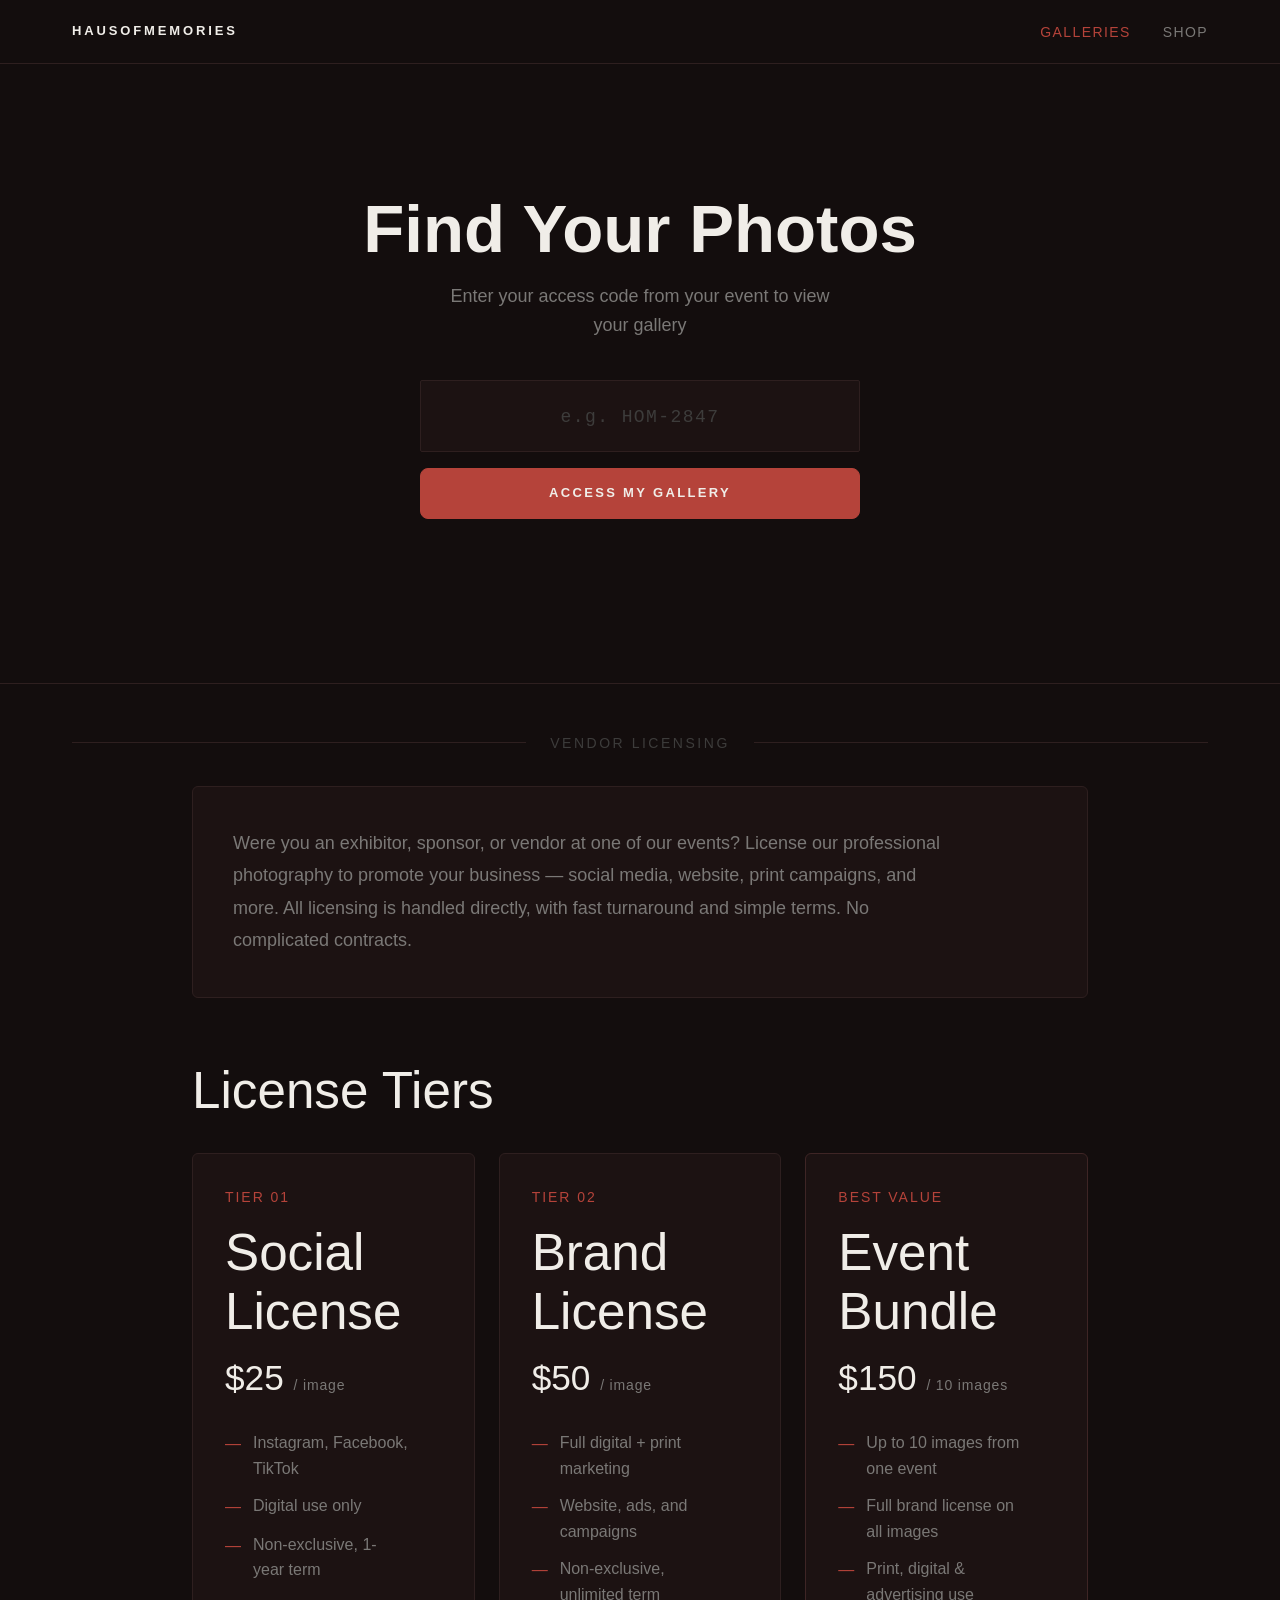
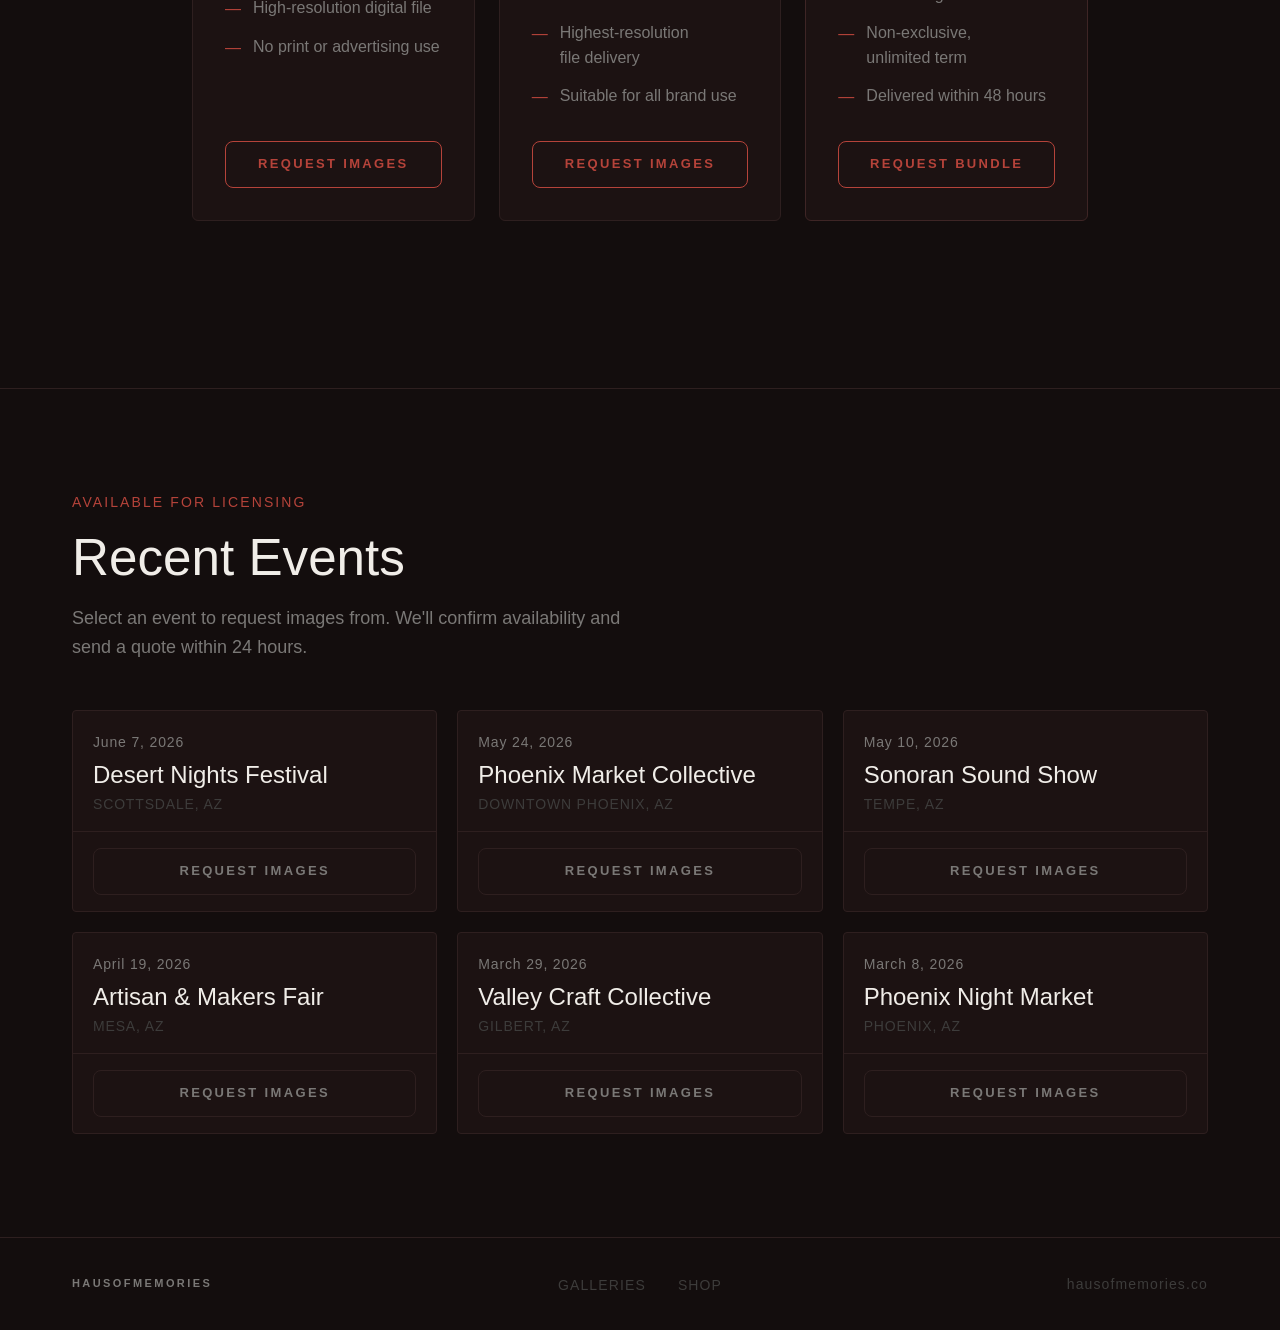
==== commit 7e756038: "Restore original site from master — includes booking section and HOME animation" ====
--- a/galleries.html
+++ b/galleries.html
@@ -5,10 +5,15 @@
   <meta name="viewport" content="width=device-width, initial-scale=1.0" />
   <title>Galleries — Haus of Memories</title>
   <meta name="description" content="Find your event photos or license professional event photography for your brand." />
+
+  <!-- Fonts: Clash Display (display) + Satoshi (body) from Fontshare -->
   <link href="https://api.fontshare.com/v2/css?f[]=clash-display@400,500,600,700&f[]=satoshi@400,500,700&display=swap" rel="stylesheet" />
+
   <link rel="stylesheet" href="base.css" />
   <link rel="stylesheet" href="style.css" />
+
   <style>
+    /* ── Customer Gallery Finder ── */
     .gallery-finder {
       padding-block: clamp(var(--space-16), 10vw, var(--space-32));
       border-bottom: 1px solid var(--color-border);
@@ -16,6 +21,7 @@
       align-items: center;
       min-height: 50vh;
     }
+
     .gallery-finder-inner {
       max-width: var(--content-narrow);
       margin: 0 auto;
@@ -23,6 +29,7 @@
       text-align: center;
       width: 100%;
     }
+
     .finder-heading {
       font-family: var(--font-display);
       font-size: var(--text-3xl);
@@ -31,6 +38,7 @@
       margin-bottom: var(--space-4);
       line-height: 1.1;
     }
+
     .finder-subheading {
       font-family: var(--font-body);
       font-size: var(--text-base);
@@ -41,17 +49,20 @@
       margin-left: auto;
       margin-right: auto;
     }
+
     .finder-form {
       display: flex;
       flex-direction: column;
       align-items: center;
       gap: var(--space-4);
     }
+
     .finder-input-wrap {
       width: 100%;
       max-width: 440px;
       position: relative;
     }
+
     .finder-input {
       width: 100%;
       padding: var(--space-4) var(--space-6);
@@ -65,15 +76,18 @@
       text-align: center;
       transition: border-color var(--transition);
     }
+
     .finder-input::placeholder {
       color: var(--color-text-faint);
       font-size: var(--text-base);
       letter-spacing: 0.08em;
     }
+
     .finder-input:focus {
       outline: none;
       border-color: var(--color-accent);
     }
+
     .finder-btn {
       padding: 14px var(--space-10);
       font-family: var(--font-display);
@@ -92,10 +106,12 @@
       box-sizing: border-box;
       animation: glitch-btn 5.4s steps(1) infinite 2.8s;
     }
+
     .finder-btn:hover {
       background: var(--color-accent-hover);
       border-color: var(--color-accent-hover);
     }
+
     .finder-error {
       font-family: var(--font-body);
       font-size: var(--text-sm);
@@ -104,7 +120,12 @@
       height: 20px;
       transition: opacity var(--transition);
     }
-    .finder-error.show { opacity: 1; }
+
+    .finder-error.show {
+      opacity: 1;
+    }
+
+    /* ── Vendor Section Divider ── */
     .vendor-section-label {
       display: flex;
       align-items: center;
@@ -113,6 +134,7 @@
       max-width: var(--content-wide);
       margin: 0 auto;
     }
+
     .vendor-section-label::before,
     .vendor-section-label::after {
       content: '';
@@ -120,6 +142,7 @@
       height: 1px;
       background: var(--color-border);
     }
+
     .vendor-section-label-text {
       font-family: var(--font-body);
       font-size: var(--text-xs);
@@ -129,12 +152,21 @@
       color: var(--color-text-faint);
       white-space: nowrap;
     }
+
+    /* ── License Tier Cards ── */
     .license-grid {
       display: grid;
       grid-template-columns: repeat(3, 1fr);
       gap: var(--space-6);
       margin-bottom: var(--space-16);
     }
+
+    @media (max-width: 900px) {
+      .license-grid {
+        grid-template-columns: 1fr;
+      }
+    }
+
     .license-card {
       background: var(--color-surface);
       border: 1px solid var(--color-border);
@@ -145,8 +177,15 @@
       display: flex;
       flex-direction: column;
     }
-    .license-card:hover { border-color: #3e2525; }
-    .license-card--premium { border-color: #3e2525; }
+
+    .license-card:hover {
+      border-color: #3e2525;
+    }
+
+    .license-card--premium {
+      border-color: #3e2525;
+    }
+
     .license-tier-label {
       font-family: var(--font-body);
       font-size: var(--text-xs);
@@ -156,6 +195,7 @@
       color: var(--color-accent);
       margin-bottom: var(--space-4);
     }
+
     .license-tier-name {
       font-family: var(--font-display);
       font-size: var(--text-2xl);
@@ -163,12 +203,14 @@
       color: var(--color-text);
       margin-bottom: var(--space-2);
     }
+
     .license-price {
       font-family: var(--font-display);
       font-size: var(--text-xl);
       color: var(--color-text);
       margin-bottom: var(--space-6);
     }
+
     .license-price span {
       font-family: var(--font-body);
       font-size: var(--text-xs);
@@ -176,6 +218,7 @@
       font-weight: 400;
       letter-spacing: 0.06em;
     }
+
     .license-features {
       list-style: none;
       display: flex;
@@ -184,6 +227,7 @@
       margin-bottom: var(--space-8);
       flex: 1;
     }
+
     .license-features li {
       font-family: var(--font-body);
       font-size: var(--text-sm);
@@ -192,12 +236,15 @@
       align-items: flex-start;
       gap: var(--space-3);
     }
+
     .license-features li::before {
       content: '—';
       color: var(--color-accent);
       flex-shrink: 0;
       margin-top: 1px;
     }
+
+    /* ── Intro Block ── */
     .intro-block {
       background: var(--color-surface);
       border: 1px solid var(--color-border);
@@ -205,6 +252,7 @@
       padding: var(--space-10);
       margin-bottom: var(--space-16);
     }
+
     .intro-block p {
       font-family: var(--font-body);
       font-size: var(--text-base);
@@ -212,11 +260,14 @@
       line-height: 1.8;
       max-width: 72ch;
     }
+
+    /* ── Browse Events ── */
     .vendor-event-grid {
       display: grid;
       grid-template-columns: repeat(3, 1fr);
       gap: var(--space-5);
     }
+
     .vendor-event-card {
       background: var(--color-surface);
       border: 1px solid var(--color-border);
@@ -224,11 +275,16 @@
       overflow: hidden;
       transition: border-color var(--transition);
     }
-    .vendor-event-card:hover { border-color: #3e2525; }
+
+    .vendor-event-card:hover {
+      border-color: #3e2525;
+    }
+
     .vendor-event-header {
       padding: var(--space-5) var(--space-5) var(--space-4);
       border-bottom: 1px solid var(--color-border);
     }
+
     .vendor-event-date {
       font-family: var(--font-body);
       font-size: var(--text-xs);
@@ -236,6 +292,7 @@
       letter-spacing: 0.06em;
       margin-bottom: var(--space-2);
     }
+
     .vendor-event-name {
       font-family: var(--font-display);
       font-size: var(--text-lg);
@@ -243,6 +300,7 @@
       color: var(--color-text);
       margin-bottom: var(--space-1);
     }
+
     .vendor-event-location {
       font-family: var(--font-body);
       font-size: var(--text-xs);
@@ -250,27 +308,47 @@
       letter-spacing: 0.06em;
       text-transform: uppercase;
     }
+
     .vendor-event-footer {
       padding: var(--space-4) var(--space-5);
     }
-    .vendor-event-footer .btn { width: 100%; justify-content: center; }
-    .modal-success { display: none; text-align: center; padding: var(--space-8) 0 var(--space-4); }
-    .modal-success.show { display: block; }
+
+    .vendor-event-footer .btn {
+      width: 100%;
+      justify-content: center;
+    }
+
+    /* ── Modal form ── */
+    .modal-success {
+      display: none;
+      text-align: center;
+      padding: var(--space-8) 0 var(--space-4);
+    }
+
+    .modal-success.show {
+      display: block;
+    }
+
     .modal-success-icon {
-      width: 48px; height: 48px;
+      width: 48px;
+      height: 48px;
       border: 1px solid var(--color-accent);
       border-radius: 50%;
-      display: flex; align-items: center; justify-content: center;
+      display: flex;
+      align-items: center;
+      justify-content: center;
       margin: 0 auto var(--space-4);
       color: var(--color-accent);
       font-size: 20px;
     }
+
     .modal-success-title {
       font-family: var(--font-display);
       font-size: var(--text-xl);
       color: var(--color-text);
       margin-bottom: var(--space-3);
     }
+
     .modal-success-text {
       font-family: var(--font-body);
       font-size: var(--text-sm);
@@ -278,35 +356,60 @@
       max-width: 38ch;
       margin: 0 auto;
     }
-    @media (max-width: 900px) { .license-grid { grid-template-columns: 1fr; } }
-    @media (max-width: 768px) { .vendor-event-grid { grid-template-columns: 1fr; } }
+
+    @media (max-width: 768px) {
+      .license-grid {
+        grid-template-columns: 1fr;
+      }
+
+      .vendor-event-grid {
+        grid-template-columns: 1fr;
+      }
+    }
   </style>
 </head>
 <body class="page-body">
+
+  <!-- Navigation -->
   <nav class="site-nav" aria-label="Main navigation">
     <div class="nav-inner">
-      <a href="index.html" class="nav-wordmark" id="navWordmark"><span>H</span><span class="wm-hide">A</span><span class="wm-hide">U</span><span class="wm-hide">S</span><span>O</span><span class="wm-hide">F</span><span>M</span><span class="wm-hide">E</span><span class="wm-hide">M</span><span class="wm-hide">O</span><span class="wm-hide">R</span><span class="wm-hide">I</span><span>E</span><span class="wm-hide">S</span></a>
+      <a href="index.html" class="nav-wordmark">Hausofmemories</a>
       <ul class="nav-links" role="list">
+        
         <li><a href="galleries.html" class="active">Galleries</a></li>
         <li><a href="shop.html">Shop</a></li>
       </ul>
       <button class="nav-hamburger" aria-label="Open menu" aria-expanded="false" id="hamburger">
-        <span></span><span></span><span></span>
+        <span></span>
+        <span></span>
+        <span></span>
       </button>
     </div>
   </nav>
+
+  <!-- Mobile overlay -->
   <div class="nav-overlay" id="navOverlay" aria-hidden="true">
+    <a href="index.html">Home</a>
     <a href="galleries.html">Galleries</a>
     <a href="shop.html">Shop</a>
   </div>
 
+  <!-- ── CUSTOMER GALLERY FINDER (top half) ── -->
   <section class="gallery-finder" aria-labelledby="finder-heading">
     <div class="gallery-finder-inner">
       <h1 class="finder-heading" id="finder-heading">Find Your Photos</h1>
       <p class="finder-subheading">Enter your access code from your event to view your gallery</p>
       <form class="finder-form" id="finderForm" onsubmit="handleFinder(event)" novalidate>
         <div class="finder-input-wrap">
-          <input class="finder-input" type="text" id="accessCodeInput" placeholder="e.g. HOM-2847" autocomplete="off" spellcheck="false" aria-label="Access code" />
+          <input
+            class="finder-input"
+            type="text"
+            id="accessCodeInput"
+            placeholder="e.g. HOM-2847"
+            autocomplete="off"
+            spellcheck="false"
+            aria-label="Access code"
+          />
         </div>
         <button type="submit" class="finder-btn">Access My Gallery</button>
         <p class="finder-error" id="finderError" role="alert">Gallery not found. Please check your access code.</p>
@@ -314,17 +417,22 @@
     </div>
   </section>
 
+  <!-- ── VENDOR LICENSING SECTION (below) ── -->
   <div class="vendor-section-label" aria-hidden="true">
     <span class="vendor-section-label-text">Vendor Licensing</span>
   </div>
 
+  <!-- Intro Copy -->
   <section class="section" aria-label="About vendor licensing" style="padding-top: 0;">
     <div class="section-inner--narrow">
       <div class="intro-block reveal">
         <p>Were you an exhibitor, sponsor, or vendor at one of our events? License our professional photography to promote your business — social media, website, print campaigns, and more. All licensing is handled directly, with fast turnaround and simple terms. No complicated contracts.</p>
       </div>
+
+      <!-- License Tiers -->
       <h2 class="section-title reveal" style="margin-bottom: var(--space-8);">License Tiers</h2>
-      <div class="license-grid">
+      <div class="license-grid" style="grid-template-columns: repeat(3, 1fr);">
+
         <div class="license-card reveal">
           <p class="license-tier-label">Tier 01</p>
           <h3 class="license-tier-name">Social License</h3>
@@ -338,6 +446,7 @@
           </ul>
           <button class="btn btn-accent" style="margin-top: auto; width: 100%; animation:glitch-btn 11s steps(1) infinite 9.8s;" onclick="openModal('Social License')">Request Images</button>
         </div>
+
         <div class="license-card reveal">
           <p class="license-tier-label">Tier 02</p>
           <h3 class="license-tier-name">Brand License</h3>
@@ -351,6 +460,7 @@
           </ul>
           <button class="btn btn-accent" style="margin-top: auto; width: 100%; animation:glitch-btn 29s steps(1) infinite 4.4s;" onclick="openModal('Brand License')">Request Images</button>
         </div>
+
         <div class="license-card license-card--premium reveal">
           <p class="license-tier-label">Best Value</p>
           <h3 class="license-tier-name">Event Bundle</h3>
@@ -364,16 +474,20 @@
           </ul>
           <button class="btn btn-accent" style="margin-top: auto; width: 100%; animation:glitch-btn 17s steps(1) infinite 16.1s;" onclick="openModal('Event Bundle')">Request Bundle</button>
         </div>
+
       </div>
     </div>
   </section>
 
+  <!-- Browse Events -->
   <section class="section" aria-labelledby="events-browse-heading" style="border-top: 1px solid var(--color-border);">
     <div class="section-inner">
       <p class="section-overline reveal">Available for Licensing</p>
       <h2 class="section-title reveal" id="events-browse-heading">Recent Events</h2>
       <p class="section-subtitle reveal">Select an event to request images from. We'll confirm availability and send a quote within 24 hours.</p>
+
       <div class="vendor-event-grid">
+
         <article class="vendor-event-card reveal">
           <div class="vendor-event-header">
             <p class="vendor-event-date">June 7, 2026</p>
@@ -384,6 +498,7 @@
             <button class="btn" style="animation:glitch-btn 34s steps(1) infinite 1.8s;" onclick="openModal('', 'Desert Nights Festival')">Request Images</button>
           </div>
         </article>
+
         <article class="vendor-event-card reveal">
           <div class="vendor-event-header">
             <p class="vendor-event-date">May 24, 2026</p>
@@ -394,6 +509,7 @@
             <button class="btn" style="animation:glitch-btn 22s steps(1) infinite 13.5s;" onclick="openModal('', 'Phoenix Market Collective')">Request Images</button>
           </div>
         </article>
+
         <article class="vendor-event-card reveal">
           <div class="vendor-event-header">
             <p class="vendor-event-date">May 10, 2026</p>
@@ -404,6 +520,7 @@
             <button class="btn" style="animation:glitch-btn 14s steps(1) infinite 7.2s;" onclick="openModal('', 'Sonoran Sound Show')">Request Images</button>
           </div>
         </article>
+
         <article class="vendor-event-card reveal">
           <div class="vendor-event-header">
             <p class="vendor-event-date">April 19, 2026</p>
@@ -414,6 +531,7 @@
             <button class="btn" style="animation:glitch-btn 26s steps(1) infinite 19.6s;" onclick="openModal('', 'Artisan & Makers Fair')">Request Images</button>
           </div>
         </article>
+
         <article class="vendor-event-card reveal">
           <div class="vendor-event-header">
             <p class="vendor-event-date">March 29, 2026</p>
@@ -424,6 +542,7 @@
             <button class="btn" style="animation:glitch-btn 18s steps(1) infinite 6.7s;" onclick="openModal('', 'Valley Craft Collective')">Request Images</button>
           </div>
         </article>
+
         <article class="vendor-event-card reveal">
           <div class="vendor-event-header">
             <p class="vendor-event-date">March 8, 2026</p>
@@ -434,16 +553,18 @@
             <button class="btn" style="animation:glitch-btn 32s steps(1) infinite 12.3s;" onclick="openModal('', 'Phoenix Night Market')">Request Images</button>
           </div>
         </article>
+
       </div>
     </div>
   </section>
 
+  <!-- Footer -->
   <footer class="site-footer">
     <div class="footer-inner">
       <a href="index.html" class="footer-wordmark">Hausofmemories</a>
       <nav aria-label="Footer navigation">
         <ul class="footer-nav" role="list">
-          <li><a href="index.html">Home</a></li>
+          
           <li><a href="galleries.html">Galleries</a></li>
           <li><a href="shop.html">Shop</a></li>
         </ul>
@@ -452,6 +573,7 @@
     </div>
   </footer>
 
+  <!-- Inquiry Modal -->
   <div class="modal-overlay" id="inquiryModal" role="dialog" aria-modal="true" aria-labelledby="modal-title">
     <div class="modal">
       <div class="modal-header">
@@ -498,50 +620,68 @@
   </div>
 
   <script>
-    setTimeout(() => { const wm = document.getElementById('navWordmark'); wm.classList.add('collapsed'); setTimeout(() => wm.classList.remove('collapsed'), 8000); }, 8000);
-
+    // Mobile nav
     const hamburger = document.getElementById('hamburger');
     const navOverlay = document.getElementById('navOverlay');
+
     hamburger.addEventListener('click', () => {
       const isOpen = navOverlay.classList.toggle('open');
       hamburger.classList.toggle('open', isOpen);
       hamburger.setAttribute('aria-expanded', isOpen);
     });
+
     document.addEventListener('keydown', (e) => {
       if (e.key === 'Escape') {
-        navOverlay.classList.remove('open');
-        hamburger.classList.remove('open');
+        if (navOverlay.classList.contains('open')) {
+          navOverlay.classList.remove('open');
+          hamburger.classList.remove('open');
+        }
         closeModal();
       }
     });
+
+    // Auto-fill access code from QR scan URL param (?code=HOM-XXXX)
     (function() {
       const params = new URLSearchParams(window.location.search);
       const code = params.get('code');
       if (code) {
         const input = document.getElementById('accessCodeInput');
         input.value = code.toUpperCase();
+        // Short delay so page renders first, then auto-submit
         setTimeout(() => {
           const normalized = code.trim().toUpperCase();
           if (normalized === 'HOM-2847' || normalized === 'HOM2847') {
             window.location.href = 'gallery-demo.html';
           }
+          // For real sessions: submit the form (future backend lookup)
+          // For now just pre-fills so customer sees their code ready
         }, 300);
       }
     })();
+
+    // Gallery Finder — demo: HOM-2847 redirects to gallery-demo.html, anything else shows error
     function handleFinder(e) {
       e.preventDefault();
       const code = document.getElementById('accessCodeInput').value.trim().toUpperCase();
       const errorEl = document.getElementById('finderError');
+
+      // Demo: treat HOM-2847 as valid
       if (code === 'HOM-2847' || code === 'HOM2847') {
         window.location.href = 'gallery-demo.html';
         return;
       }
+
+      // Show error for anything else
       errorEl.classList.add('show');
       setTimeout(() => errorEl.classList.remove('show'), 4000);
     }
+
+    // Also allow pressing Enter to clear the error when typing again
     document.getElementById('accessCodeInput').addEventListener('input', () => {
       document.getElementById('finderError').classList.remove('show');
     });
+
+    // Vendor inquiry modal
     function openModal(licenseType = '', eventName = '') {
       const modal = document.getElementById('inquiryModal');
       const eventInput = document.getElementById('fevent');
@@ -551,22 +691,31 @@
       modal.classList.add('open');
       document.getElementById('fname').focus();
     }
+
     function closeModal() {
       document.getElementById('inquiryModal').classList.remove('open');
     }
+
     document.getElementById('inquiryModal').addEventListener('click', (e) => {
       if (e.target === e.currentTarget) closeModal();
     });
+
     function handleSubmit(e) {
       e.preventDefault();
       document.getElementById('modalForm').style.display = 'none';
       document.getElementById('modalSuccess').classList.add('show');
     }
+
+    // Scroll reveal
     const observer = new IntersectionObserver((entries) => {
       entries.forEach(entry => {
-        if (entry.isIntersecting) { entry.target.classList.add('visible'); observer.unobserve(entry.target); }
+        if (entry.isIntersecting) {
+          entry.target.classList.add('visible');
+          observer.unobserve(entry.target);
+        }
       });
     }, { threshold: 0.1 });
+
     document.querySelectorAll('.reveal').forEach(el => observer.observe(el));
   </script>
 </body>
--- a/style.css
+++ b/style.css
@@ -84,32 +84,15 @@
   justify-content: space-between;
 }
 
+/* Wordmark — clean tracked uppercase, Clash Display */
 .nav-wordmark {
   font-family: var(--font-display);
-  font-size: var(--text-xs);
+  font-size: 13px;
   font-weight: 600;
   letter-spacing: 0.22em;
   text-transform: uppercase;
   color: var(--color-text);
   text-decoration: none;
-  white-space: nowrap;
-  display: inline-flex;
-  align-items: flex-end;
-}
-
-.nav-wordmark span {
-  display: inline-block;
-  overflow: hidden;
-  max-width: 2em;
-  opacity: 1;
-  transition: max-width 0.6s cubic-bezier(0.4, 0, 0.2, 1),
-              opacity 0.5s cubic-bezier(0.4, 0, 0.2, 1);
-}
-
-.nav-wordmark.collapsed .wm-hide {
-  max-width: 0;
-  opacity: 0;
-  letter-spacing: 0;
 }
 
 .nav-links {
@@ -230,10 +213,14 @@
   background: transparent;
   cursor: pointer;
   border-radius: 8px;
+}
+
+.btn {
   animation: glitch-btn 22s steps(1) infinite 0s;
 }
 
 @keyframes glitch-btn {
+  /* Idle 99.5% of the time — single fast burst near the end */
   0%, 94% {
     box-shadow: none;
     filter: blur(0);
